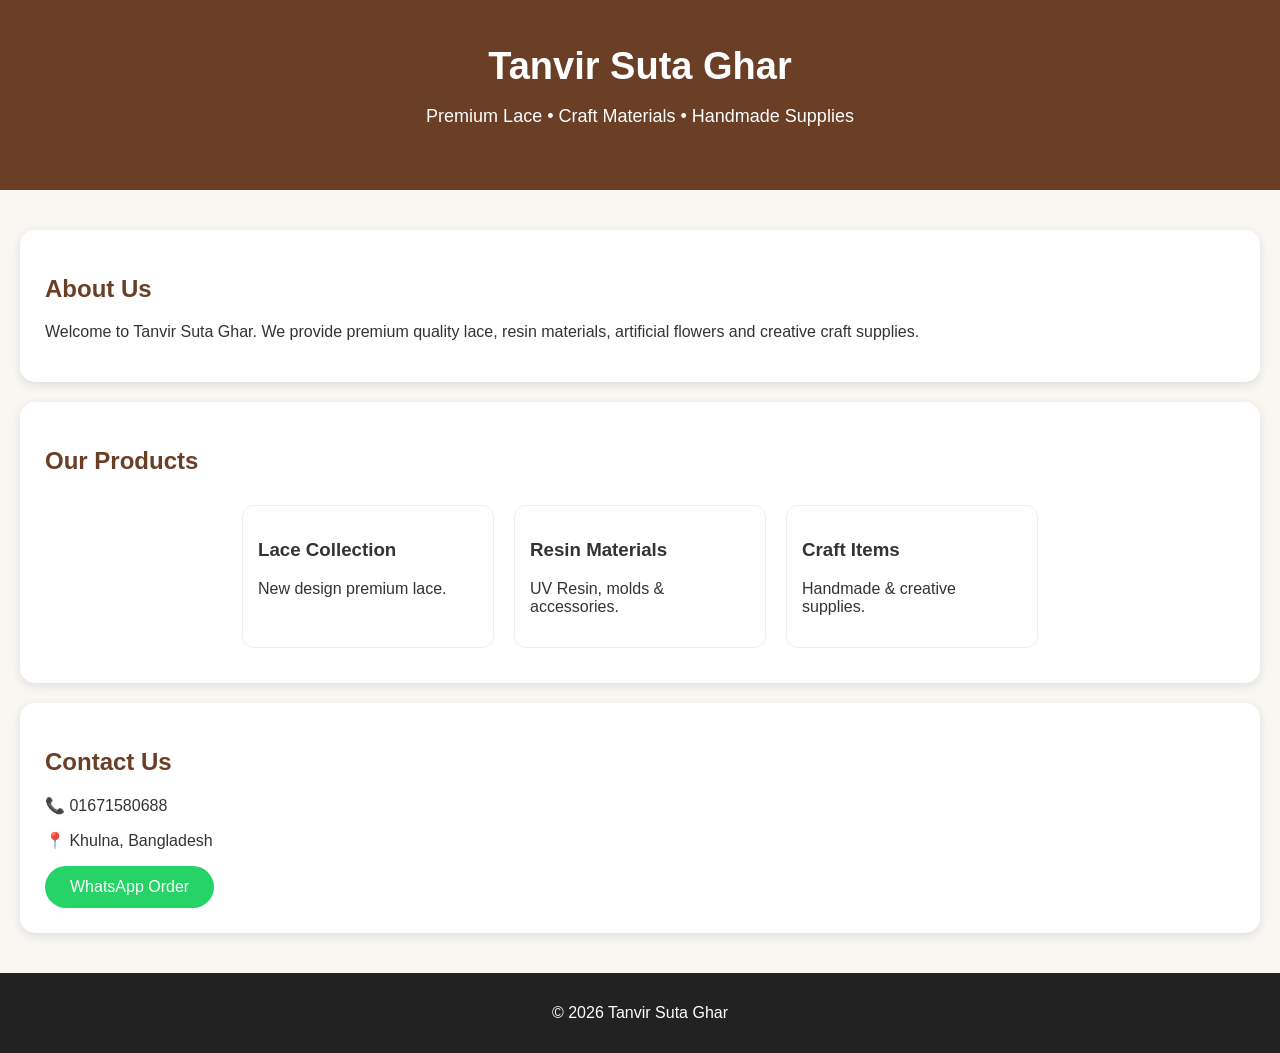
==== index.html @ 6f53ca3f "Update index.html" ====
<!DOCTYPE html>
<html>
<head>
<title>Tanvir Suta Ghar</title>
<meta name="viewport" content="width=device-width, initial-scale=1.0">

<style>
body{
margin:0;
font-family:Arial,sans-serif;
background:#faf7f2;
color:#333;
}

header{
background:#6b3e26;
color:white;
padding:45px 20px;
text-align:center;
}

header h1{
font-size:38px;
margin:0;
}

header p{
font-size:18px;
}

.container{
padding:20px;
}

.box{
background:white;
padding:25px;
margin:20px 0;
border-radius:15px;
box-shadow:0 3px 10px #ddd;
}

h2{
color:#6b3e26;
}

.products{
display:flex;
flex-wrap:wrap;
justify-content:center;
}

.product{
background:#fff;
padding:15px;
margin:10px;
border-radius:12px;
width:220px;
border:1px solid #eee;
}

.button{
display:inline-block;
background:#25D366;
color:white;
padding:12px 25px;
border-radius:30px;
text-decoration:none;
}

footer{
background:#222;
color:white;
padding:15px;
text-align:center;
}

</style>
</head>

<body>

<header>
<h1>Tanvir Suta Ghar</h1>
<p>Premium Lace • Craft Materials • Handmade Supplies</p>
</header>


<div class="container">

<div class="box">
<h2>About Us</h2>
<p>
Welcome to Tanvir Suta Ghar.
We provide premium quality lace,
resin materials, artificial flowers
and creative craft supplies.
</p>
</div>


<div class="box">
<h2>Our Products</h2>

<div class="products">

<div class="product">
<h3>Lace Collection</h3>
<p>New design premium lace.</p>
</div>

<div class="product">
<h3>Resin Materials</h3>
<p>UV Resin, molds & accessories.</p>
</div>

<div class="product">
<h3>Craft Items</h3>
<p>Handmade & creative supplies.</p>
</div>

</div>
</div>


<div class="box">
<h2>Contact Us</h2>

<p>📞 01671580688</p>
<p>📍 Khulna, Bangladesh</p>

<a class="button" href="https://wa.me/8801671580688">
WhatsApp Order
</a>

</div>

</div>


<footer>
<p>© 2026 Tanvir Suta Ghar</p>
</footer>

</body>
</html>
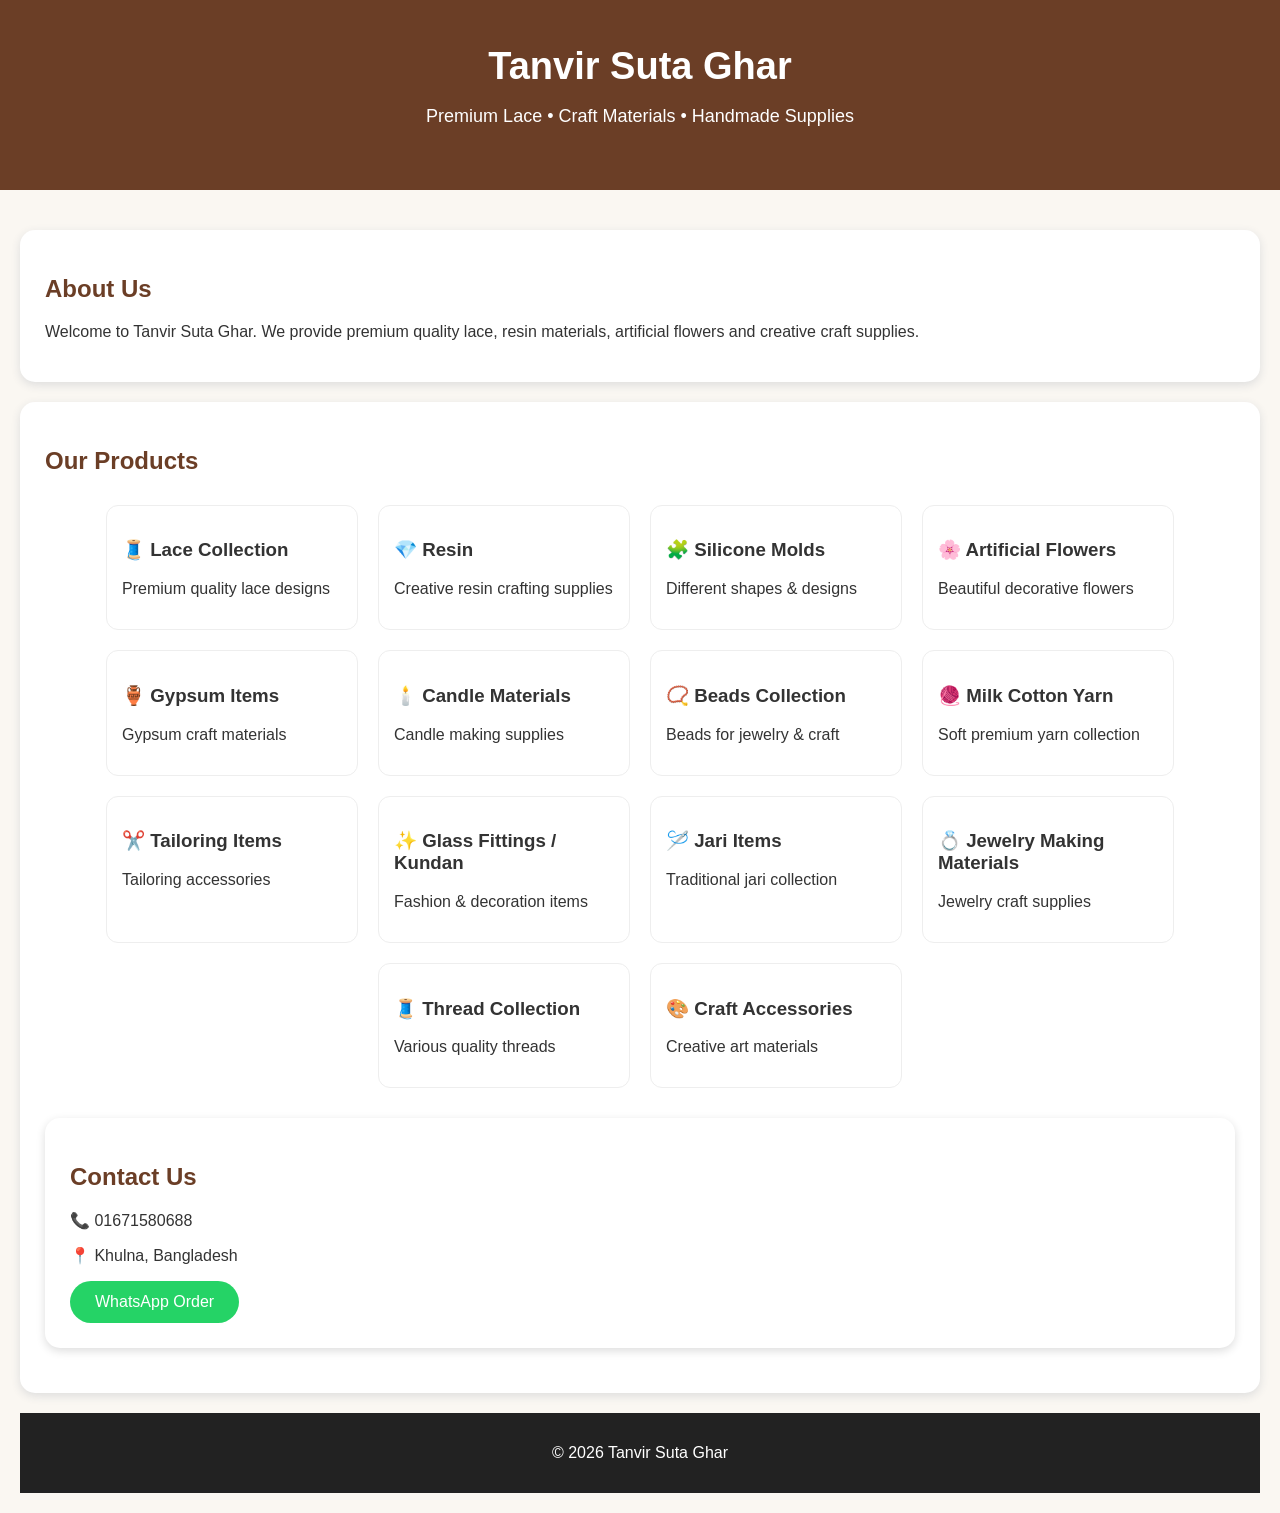
==== commit ba81b36d: "Update index.html" ====
--- a/index.html
+++ b/index.html
@@ -105,21 +105,75 @@
 <div class="products">
 
 <div class="product">
-<h3>Lace Collection</h3>
-<p>New design premium lace.</p>
-</div>
-
-<div class="product">
-<h3>Resin Materials</h3>
-<p>UV Resin, molds & accessories.</p>
-</div>
-
-<div class="product">
-<h3>Craft Items</h3>
-<p>Handmade & creative supplies.</p>
-</div>
-
-</div>
+<h3>🧵 Lace Collection</h3>
+<p>Premium quality lace designs</p>
+</div>
+
+<div class="product">
+<h3>💎 Resin</h3>
+<p>Creative resin crafting supplies</p>
+</div>
+
+<div class="product">
+<h3>🧩 Silicone Molds</h3>
+<p>Different shapes & designs</p>
+</div>
+
+<div class="product">
+<h3>🌸 Artificial Flowers</h3>
+<p>Beautiful decorative flowers</p>
+</div>
+
+<div class="product">
+<h3>🏺 Gypsum Items</h3>
+<p>Gypsum craft materials</p>
+</div>
+
+<div class="product">
+<h3>🕯️ Candle Materials</h3>
+<p>Candle making supplies</p>
+</div>
+
+<div class="product">
+<h3>📿 Beads Collection</h3>
+<p>Beads for jewelry & craft</p>
+</div>
+
+<div class="product">
+<h3>🧶 Milk Cotton Yarn</h3>
+<p>Soft premium yarn collection</p>
+</div>
+
+<div class="product">
+<h3>✂️ Tailoring Items</h3>
+<p>Tailoring accessories</p>
+</div>
+
+<div class="product">
+<h3>✨ Glass Fittings / Kundan</h3>
+<p>Fashion & decoration items</p>
+</div>
+
+<div class="product">
+<h3>🪡 Jari Items</h3>
+<p>Traditional jari collection</p>
+</div>
+
+<div class="product">
+<h3>💍 Jewelry Making Materials</h3>
+<p>Jewelry craft supplies</p>
+</div>
+
+<div class="product">
+<h3>🧵 Thread Collection</h3>
+<p>Various quality threads</p>
+</div>
+
+<div class="product">
+<h3>🎨 Craft Accessories</h3>
+<p>Creative art materials</p>
+</div>
+
 </div>
 
 
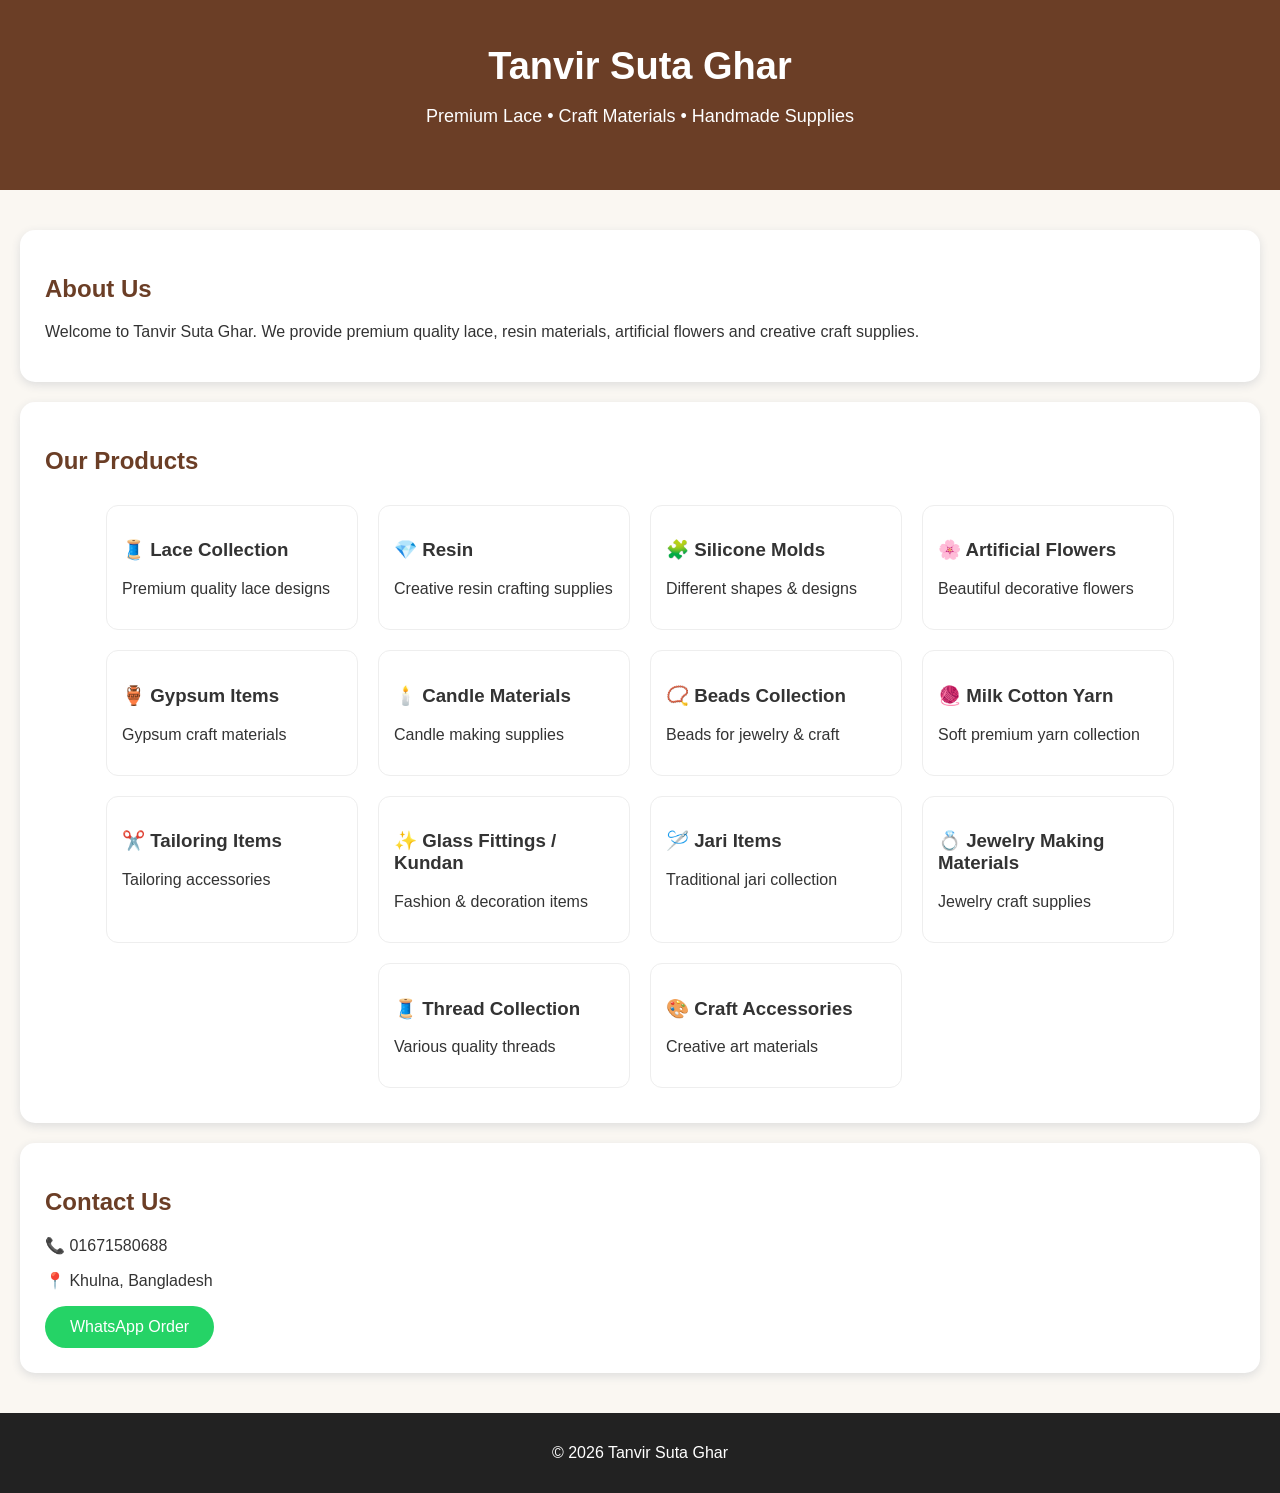
==== commit a7e77add: "Update index.html" ====
--- a/index.html
+++ b/index.html
@@ -176,7 +176,7 @@
 
 </div>
 
-
+</div>
 <div class="box">
 <h2>Contact Us</h2>
 
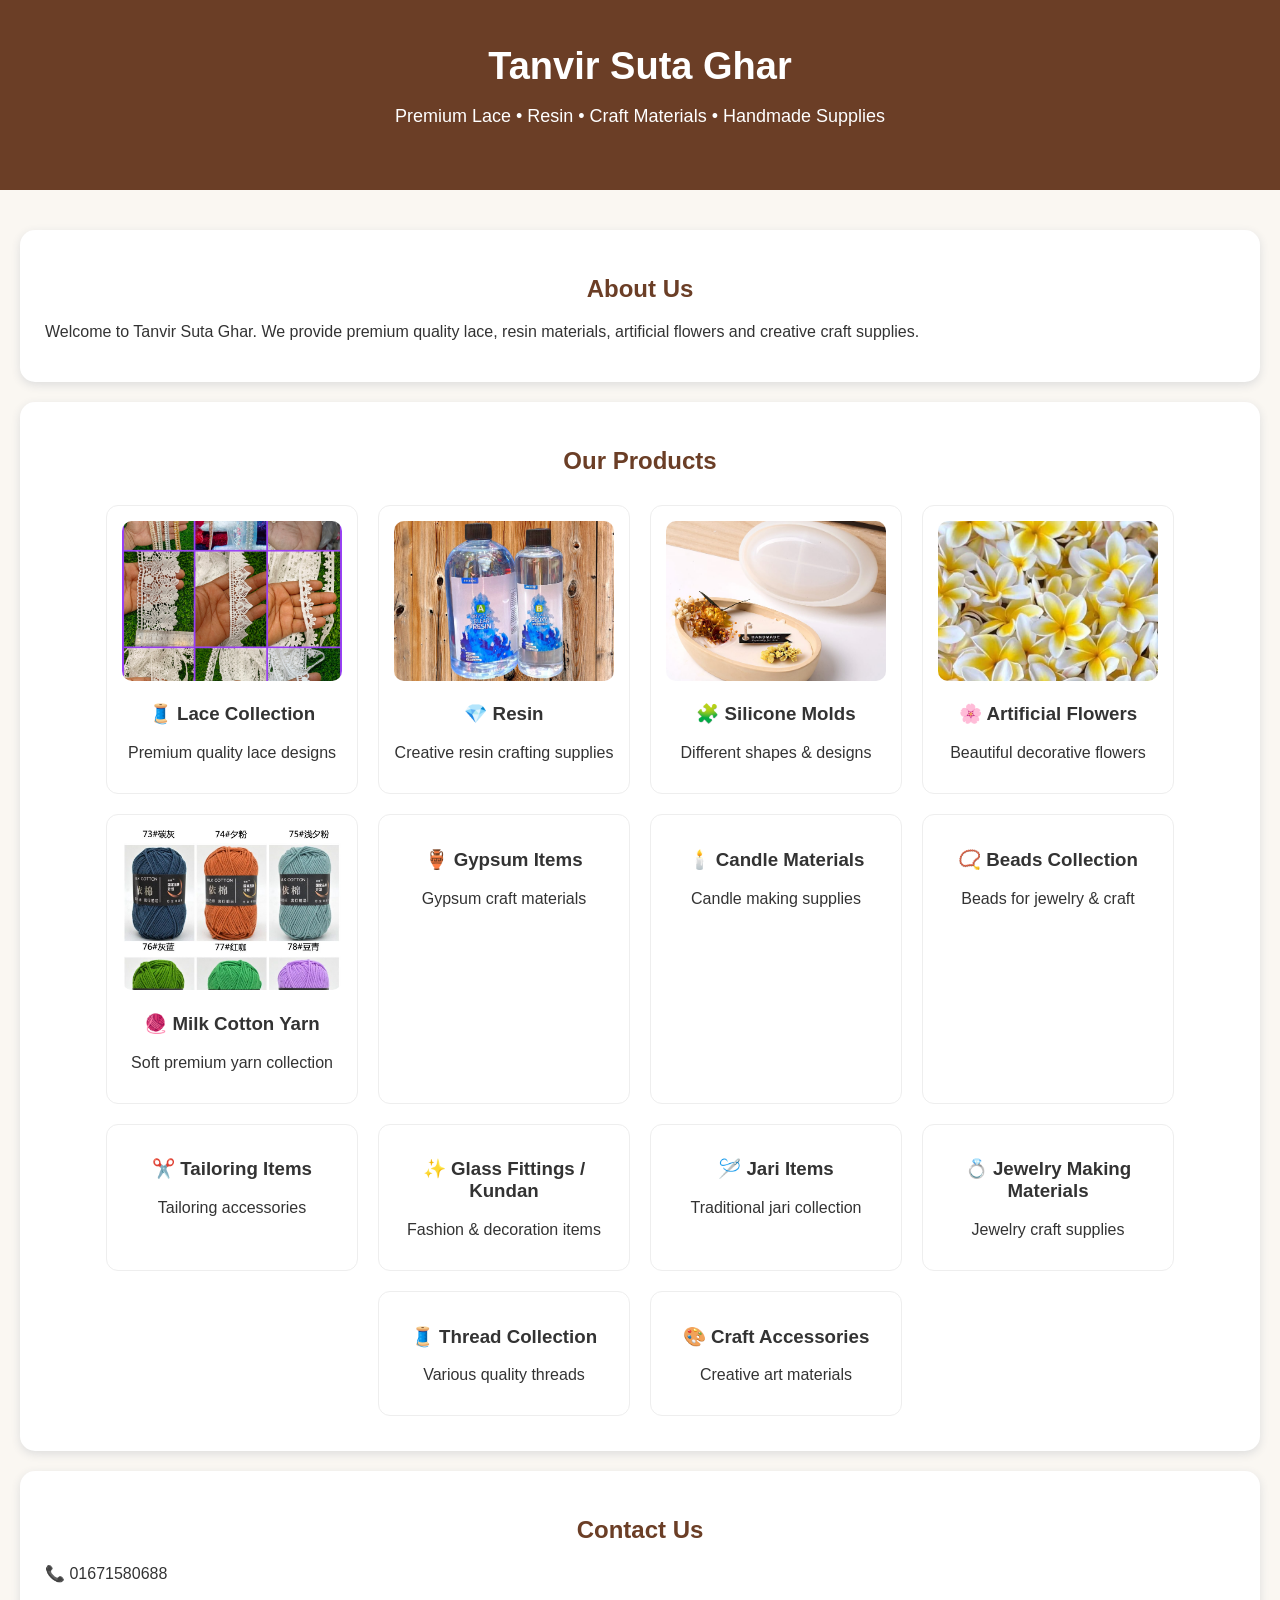
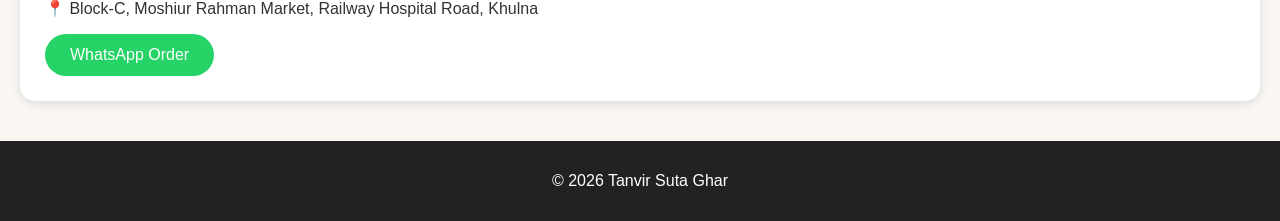
==== commit 97cafe3e: "Update index.html" ====
--- a/index.html
+++ b/index.html
@@ -2,6 +2,7 @@
 <html>
 <head>
 <title>Tanvir Suta Ghar</title>
+
 <meta name="viewport" content="width=device-width, initial-scale=1.0">
 
 <style>
@@ -42,6 +43,7 @@
 
 h2{
 color:#6b3e26;
+text-align:center;
 }
 
 .products{
@@ -57,6 +59,14 @@
 border-radius:12px;
 width:220px;
 border:1px solid #eee;
+text-align:center;
+}
+
+.product img{
+width:100%;
+height:160px;
+object-fit:cover;
+border-radius:10px;
 }
 
 .button{
@@ -82,9 +92,8 @@
 
 <header>
 <h1>Tanvir Suta Ghar</h1>
-<p>Premium Lace • Craft Materials • Handmade Supplies</p>
+<p>Premium Lace • Resin • Craft Materials • Handmade Supplies</p>
 </header>
-
 
 <div class="container">
 
@@ -98,33 +107,43 @@
 </p>
 </div>
 
-
 <div class="box">
+
 <h2>Our Products</h2>
 
 <div class="products">
 
 <div class="product">
+<img src="images/lace.jpg">
 <h3>🧵 Lace Collection</h3>
 <p>Premium quality lace designs</p>
 </div>
 
 <div class="product">
+<img src="images/resin.jpg">
 <h3>💎 Resin</h3>
 <p>Creative resin crafting supplies</p>
 </div>
 
 <div class="product">
+<img src="images/silicon_mold.jpg">
 <h3>🧩 Silicone Molds</h3>
 <p>Different shapes & designs</p>
 </div>
 
 <div class="product">
+<img src="images/flowers.jpg">
 <h3>🌸 Artificial Flowers</h3>
 <p>Beautiful decorative flowers</p>
 </div>
 
 <div class="product">
+<img src="images/milk_cotton.jpg">
+<h3>🧶 Milk Cotton Yarn</h3>
+<p>Soft premium yarn collection</p>
+</div>
+
+  <div class="product">
 <h3>🏺 Gypsum Items</h3>
 <p>Gypsum craft materials</p>
 </div>
@@ -140,11 +159,6 @@
 </div>
 
 <div class="product">
-<h3>🧶 Milk Cotton Yarn</h3>
-<p>Soft premium yarn collection</p>
-</div>
-
-<div class="product">
 <h3>✂️ Tailoring Items</h3>
 <p>Tailoring accessories</p>
 </div>
@@ -175,13 +189,15 @@
 </div>
 
 </div>
-
-</div>
+</div>
+
+
 <div class="box">
+
 <h2>Contact Us</h2>
 
 <p>📞 01671580688</p>
-<p>📍 Khulna, Bangladesh</p>
+<p>📍 Block-C, Moshiur Rahman Market, Railway Hospital Road, Khulna</p>
 
 <a class="button" href="https://wa.me/8801671580688">
 WhatsApp Order
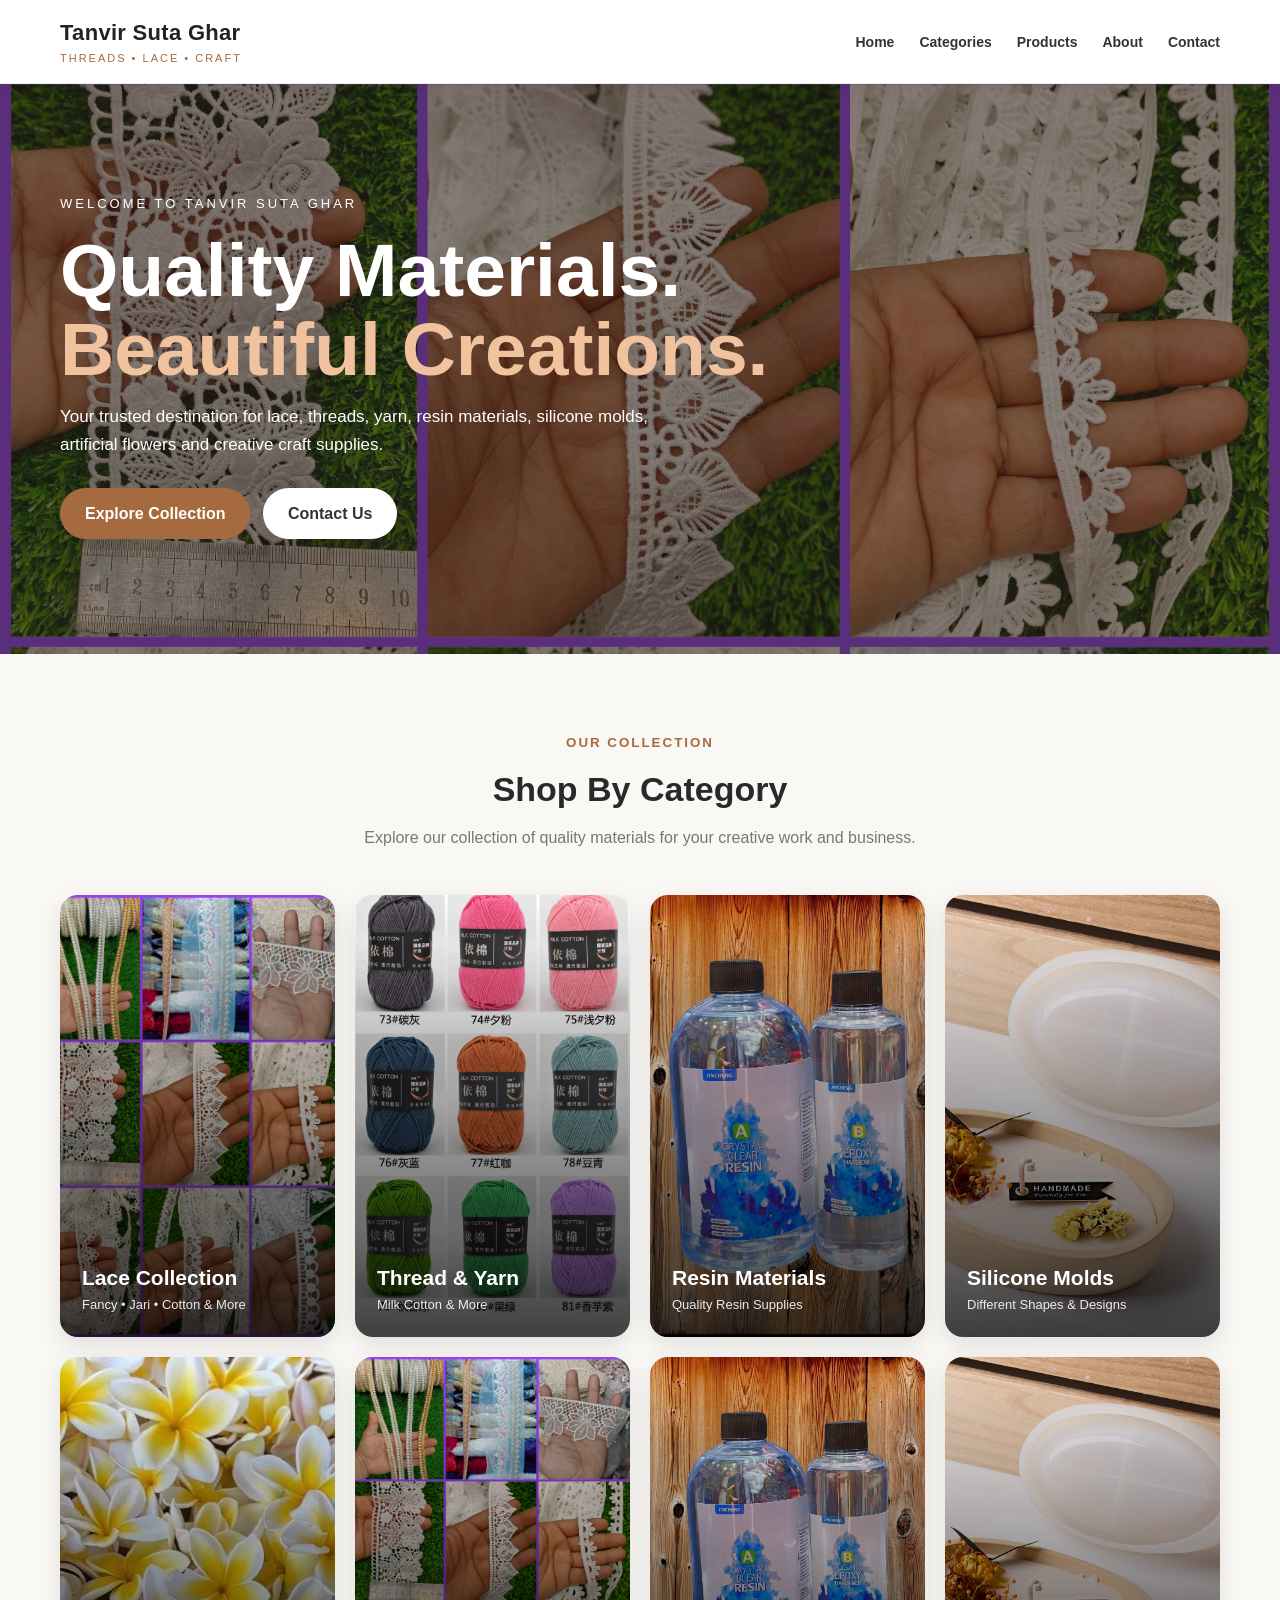
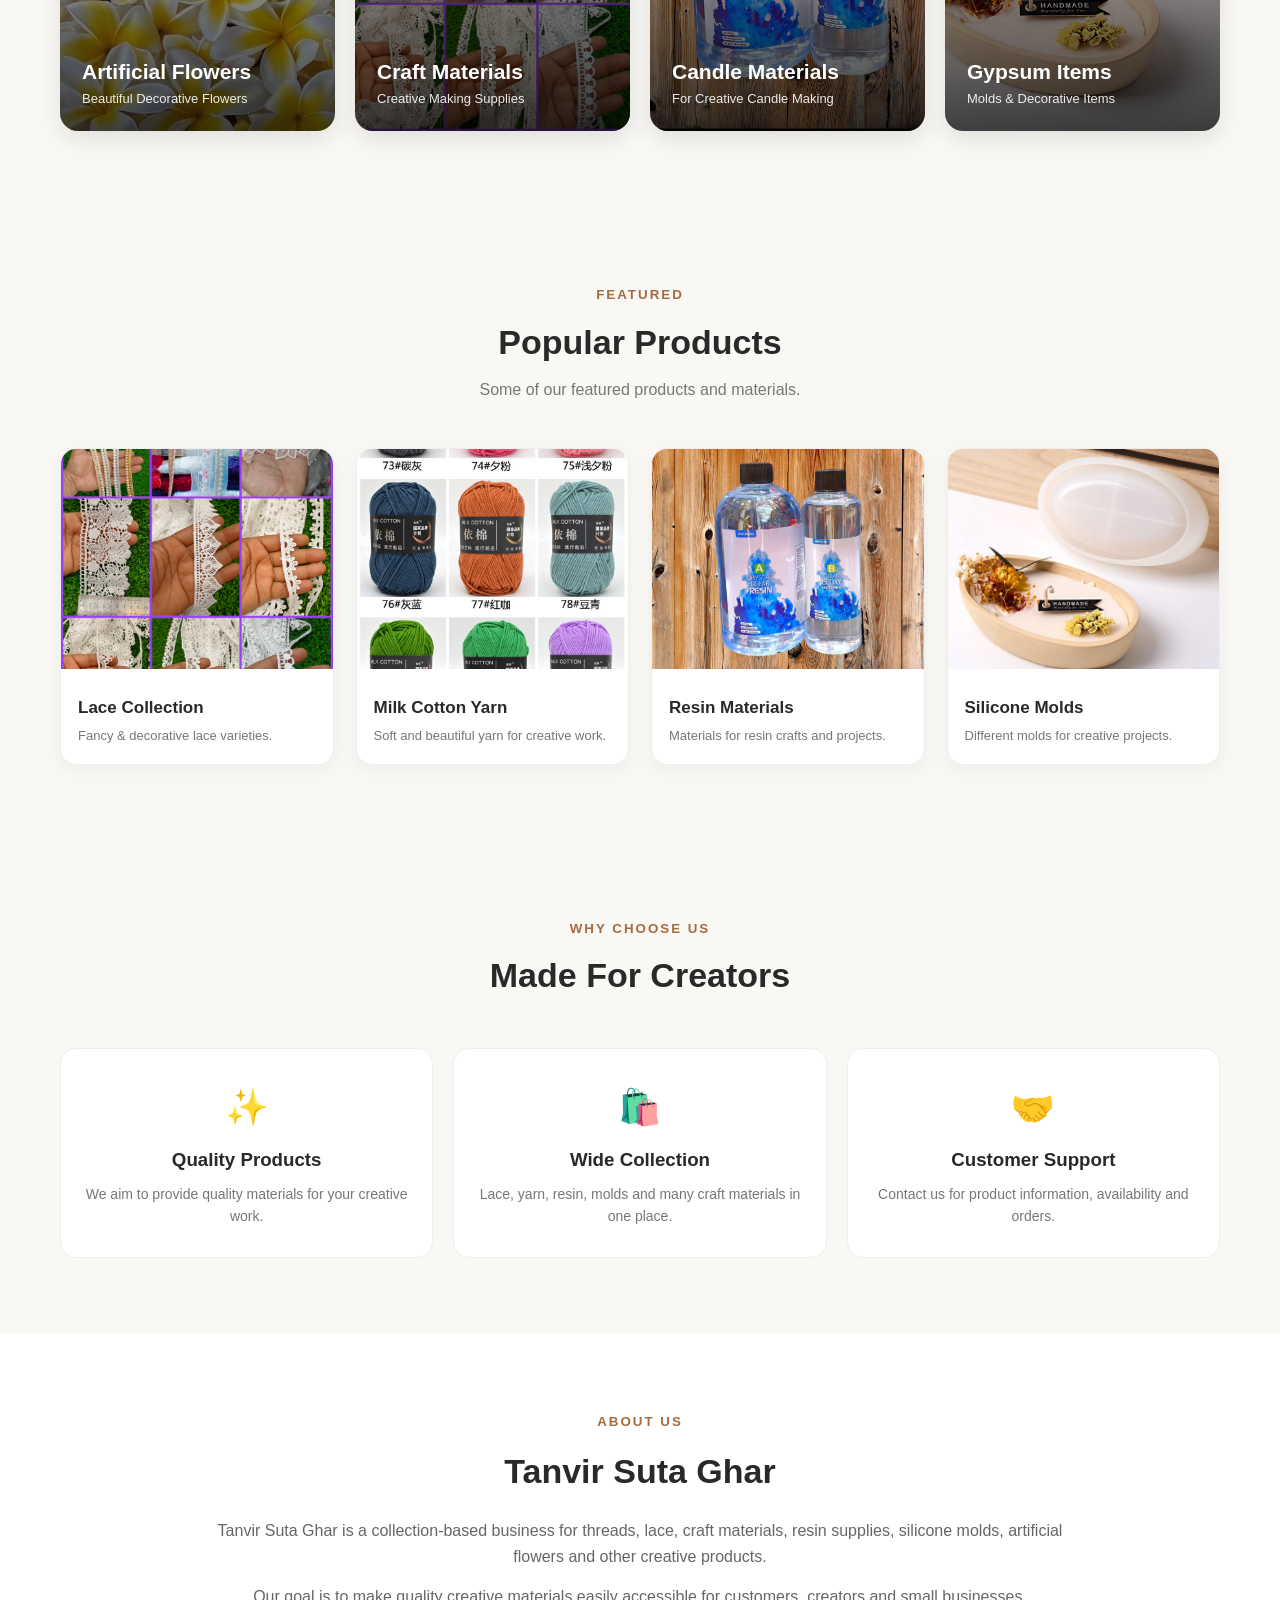
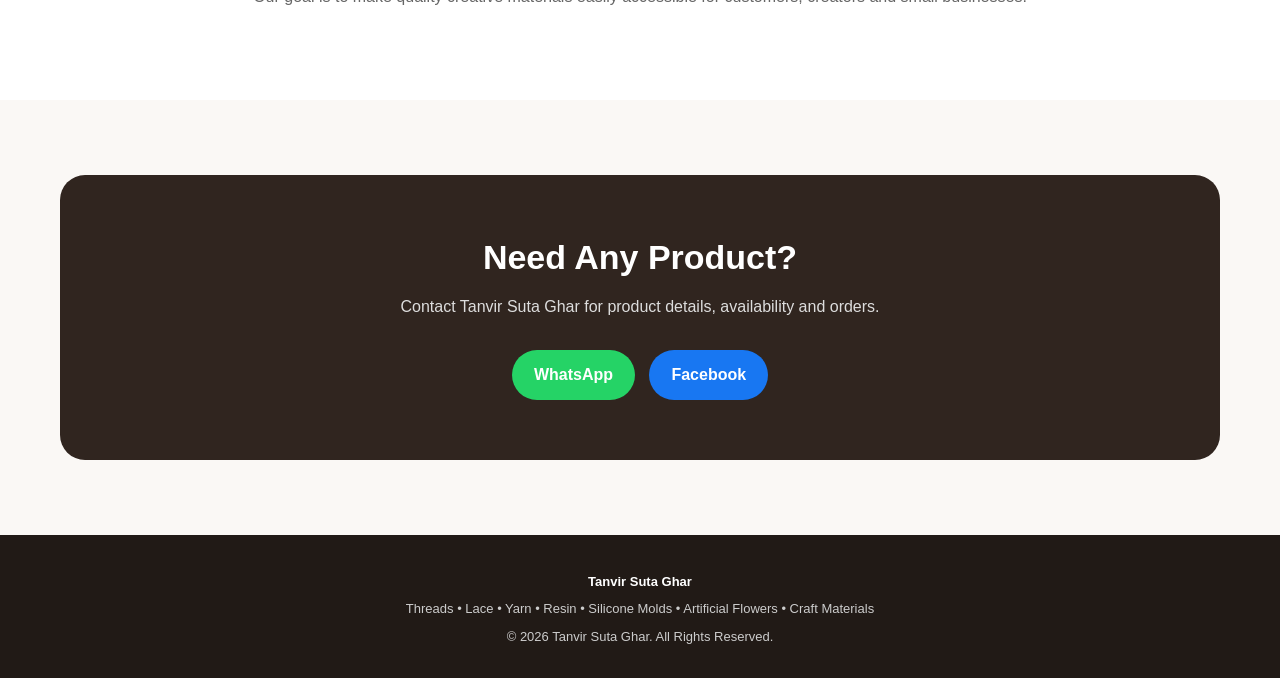
==== commit 81b5c32d: "Update index.html" ====
--- a/index.html
+++ b/index.html
@@ -1,216 +1,814 @@
 <!DOCTYPE html>
-<html>
+<html lang="en">
 <head>
-<title>Tanvir Suta Ghar</title>
-
+<meta charset="UTF-8">
 <meta name="viewport" content="width=device-width, initial-scale=1.0">
 
+<title>Tanvir Suta Ghar | Threads, Lace & Craft Materials</title>
+
+<meta name="description" content="Tanvir Suta Ghar - Lace, Threads, Resin, Silicone Molds, Artificial Flowers and Craft Materials.">
+
 <style>
+*{
+    margin:0;
+    padding:0;
+    box-sizing:border-box;
+}
+
+html{
+    scroll-behavior:smooth;
+}
+
 body{
-margin:0;
-font-family:Arial,sans-serif;
-background:#faf7f2;
-color:#333;
-}
-
+    font-family:Arial, Helvetica, sans-serif;
+    background:#faf8f5;
+    color:#292929;
+    line-height:1.6;
+}
+
+/* HEADER */
 header{
-background:#6b3e26;
-color:white;
-padding:45px 20px;
-text-align:center;
-}
-
-header h1{
-font-size:38px;
-margin:0;
-}
-
-header p{
-font-size:18px;
-}
-
-.container{
-padding:20px;
-}
-
-.box{
-background:white;
-padding:25px;
-margin:20px 0;
-border-radius:15px;
-box-shadow:0 3px 10px #ddd;
-}
-
-h2{
-color:#6b3e26;
-text-align:center;
-}
-
-.products{
-display:flex;
-flex-wrap:wrap;
-justify-content:center;
-}
-
-.product{
-background:#fff;
-padding:15px;
-margin:10px;
-border-radius:12px;
-width:220px;
-border:1px solid #eee;
-text-align:center;
-}
-
-.product img{
-width:100%;
-height:160px;
-object-fit:cover;
-border-radius:10px;
-}
-
-.button{
-display:inline-block;
-background:#25D366;
-color:white;
-padding:12px 25px;
-border-radius:30px;
-text-decoration:none;
-}
-
+    position:sticky;
+    top:0;
+    z-index:1000;
+    background:rgba(255,255,255,.96);
+    border-bottom:1px solid #eee;
+    box-shadow:0 2px 15px rgba(0,0,0,.06);
+}
+
+.navbar{
+    max-width:1200px;
+    margin:auto;
+    padding:15px 20px;
+    display:flex;
+    align-items:center;
+    justify-content:space-between;
+    gap:20px;
+}
+
+.logo{
+    text-decoration:none;
+    color:#222;
+    font-size:22px;
+    font-weight:800;
+    letter-spacing:.3px;
+}
+
+.logo span{
+    display:block;
+    color:#a56b3f;
+    font-size:11px;
+    font-weight:500;
+    letter-spacing:2px;
+}
+
+.nav-links{
+    display:flex;
+    gap:25px;
+    list-style:none;
+}
+
+.nav-links a{
+    text-decoration:none;
+    color:#333;
+    font-size:14px;
+    font-weight:600;
+}
+
+.nav-links a:hover{
+    color:#a56b3f;
+}
+
+/* HERO */
+.hero{
+    min-height:570px;
+    display:flex;
+    align-items:center;
+    background:
+    linear-gradient(rgba(40,30,25,.55),rgba(40,30,25,.55)),
+    url("images/lace.jpg") center/cover no-repeat;
+}
+
+.hero-content{
+    width:100%;
+    max-width:1200px;
+    margin:auto;
+    padding:80px 20px;
+    color:white;
+}
+
+.hero-content small{
+    font-size:13px;
+    letter-spacing:3px;
+    text-transform:uppercase;
+}
+
+.hero h1{
+    font-size:clamp(40px,7vw,75px);
+    line-height:1.05;
+    margin:15px 0;
+}
+
+.hero h1 span{
+    color:#f0c39e;
+}
+
+.hero p{
+    max-width:600px;
+    font-size:17px;
+    margin-bottom:30px;
+}
+
+.btn{
+    display:inline-block;
+    text-decoration:none;
+    padding:13px 25px;
+    border-radius:30px;
+    font-weight:bold;
+    margin-right:8px;
+    margin-bottom:8px;
+    transition:.3s;
+}
+
+.btn-primary{
+    background:#a56b3f;
+    color:white;
+}
+
+.btn-primary:hover{
+    background:#874f29;
+    transform:translateY(-2px);
+}
+
+.btn-light{
+    background:white;
+    color:#333;
+}
+
+.btn-light:hover{
+    background:#f2f2f2;
+}
+
+/* GENERAL */
+.section{
+    max-width:1200px;
+    margin:auto;
+    padding:75px 20px;
+}
+
+.section-title{
+    text-align:center;
+    margin-bottom:45px;
+}
+
+.section-title small{
+    color:#a56b3f;
+    font-weight:bold;
+    letter-spacing:2px;
+    text-transform:uppercase;
+}
+
+.section-title h2{
+    font-size:34px;
+    margin:8px 0;
+}
+
+.section-title p{
+    color:#777;
+    max-width:600px;
+    margin:auto;
+}
+
+/* CATEGORY */
+.category-grid{
+    display:grid;
+    grid-template-columns:repeat(4,1fr);
+    gap:20px;
+}
+
+.category-card{
+    position:relative;
+    min-height:220px;
+    border-radius:18px;
+    overflow:hidden;
+    text-decoration:none;
+    color:white;
+    box-shadow:0 8px 25px rgba(0,0,0,.1);
+}
+
+.category-card img{
+    width:100%;
+    height:100%;
+    min-height:220px;
+    object-fit:cover;
+    transition:.5s;
+}
+
+.category-card:hover img{
+    transform:scale(1.08);
+}
+
+.category-overlay{
+    position:absolute;
+    inset:0;
+    display:flex;
+    flex-direction:column;
+    justify-content:flex-end;
+    padding:22px;
+    background:linear-gradient(transparent,rgba(0,0,0,.75));
+}
+
+.category-overlay h3{
+    font-size:21px;
+}
+
+.category-overlay p{
+    font-size:13px;
+    opacity:.9;
+}
+
+/* PRODUCTS */
+.product-grid{
+    display:grid;
+    grid-template-columns:repeat(4,1fr);
+    gap:22px;
+}
+
+.product-card{
+    background:white;
+    border-radius:16px;
+    overflow:hidden;
+    border:1px solid #eee;
+    box-shadow:0 5px 20px rgba(0,0,0,.05);
+    transition:.3s;
+}
+
+.product-card:hover{
+    transform:translateY(-5px);
+    box-shadow:0 12px 30px rgba(0,0,0,.1);
+}
+
+.product-card img{
+    width:100%;
+    height:220px;
+    object-fit:cover;
+}
+
+.product-info{
+    padding:17px;
+}
+
+.product-info h3{
+    font-size:17px;
+    margin-bottom:5px;
+}
+
+.product-info p{
+    font-size:13px;
+    color:#777;
+}
+
+/* ABOUT */
+.about{
+    background:white;
+}
+
+.about-box{
+    max-width:850px;
+    margin:auto;
+    text-align:center;
+}
+
+.about-box h2{
+    font-size:34px;
+    margin:10px 0 20px;
+}
+
+.about-box p{
+    color:#666;
+    margin-bottom:15px;
+}
+
+/* FEATURES */
+.features{
+    display:grid;
+    grid-template-columns:repeat(3,1fr);
+    gap:20px;
+}
+
+.feature{
+    text-align:center;
+    background:white;
+    padding:30px 20px;
+    border-radius:16px;
+    border:1px solid #eee;
+}
+
+.feature-icon{
+    font-size:35px;
+    margin-bottom:10px;
+}
+
+.feature h3{
+    margin-bottom:8px;
+}
+
+.feature p{
+    color:#777;
+    font-size:14px;
+}
+
+/* CONTACT */
+.contact-box{
+    background:#30251f;
+    color:white;
+    border-radius:25px;
+    padding:55px 25px;
+    text-align:center;
+}
+
+.contact-box h2{
+    font-size:34px;
+    margin-bottom:10px;
+}
+
+.contact-box p{
+    color:#ddd;
+    margin-bottom:25px;
+}
+
+.contact-buttons a{
+    display:inline-block;
+    text-decoration:none;
+    padding:12px 22px;
+    border-radius:30px;
+    margin:5px;
+    font-weight:bold;
+}
+
+.whatsapp{
+    background:#25D366;
+    color:white;
+}
+
+.facebook{
+    background:#1877F2;
+    color:white;
+}
+
+/* FOOTER */
 footer{
-background:#222;
-color:white;
-padding:15px;
-text-align:center;
-}
-
+    background:#211a16;
+    color:#ccc;
+    text-align:center;
+    padding:30px 20px;
+}
+
+footer strong{
+    color:white;
+}
+
+footer p{
+    font-size:13px;
+    margin-top:7px;
+}
+
+/* MOBILE */
+@media(max-width:900px){
+    .category-grid,
+    .product-grid{
+        grid-template-columns:repeat(2,1fr);
+    }
+
+    .features{
+        grid-template-columns:1fr;
+    }
+
+    .nav-links{
+        display:none;
+    }
+}
+
+@media(max-width:600px){
+    .navbar{
+        padding:13px 15px;
+    }
+
+    .logo{
+        font-size:19px;
+    }
+
+    .hero{
+        min-height:520px;
+    }
+
+    .hero-content{
+        padding:60px 20px;
+    }
+
+    .hero h1{
+        font-size:44px;
+    }
+
+    .hero p{
+        font-size:15px;
+    }
+
+    .section{
+        padding:55px 15px;
+    }
+
+    .section-title h2{
+        font-size:28px;
+    }
+
+    .category-grid,
+    .product-grid{
+        grid-template-columns:1fr 1fr;
+        gap:12px;
+    }
+
+    .category-card,
+    .category-card img{
+        min-height:180px;
+    }
+
+    .category-overlay{
+        padding:14px;
+    }
+
+    .category-overlay h3{
+        font-size:16px;
+    }
+
+    .category-overlay p{
+        font-size:11px;
+    }
+
+    .product-card img{
+        height:160px;
+    }
+
+    .product-info{
+        padding:12px;
+    }
+
+    .product-info h3{
+        font-size:14px;
+    }
+
+    .contact-box h2{
+        font-size:27px;
+    }
+}
 </style>
 </head>
 
 <body>
 
+<!-- HEADER -->
 <header>
-<h1>Tanvir Suta Ghar</h1>
-<p>Premium Lace • Resin • Craft Materials • Handmade Supplies</p>
+<nav class="navbar">
+
+<a href="#home" class="logo">
+    Tanvir Suta Ghar
+    <span>THREADS • LACE • CRAFT</span>
+</a>
+
+<ul class="nav-links">
+    <li><a href="#home">Home</a></li>
+    <li><a href="#categories">Categories</a></li>
+    <li><a href="#products">Products</a></li>
+    <li><a href="#about">About</a></li>
+    <li><a href="#contact">Contact</a></li>
+</ul>
+
+</nav>
 </header>
 
-<div class="container">
-
-<div class="box">
-<h2>About Us</h2>
+
+<!-- HERO -->
+<section class="hero" id="home">
+
+<div class="hero-content">
+
+<small>Welcome to Tanvir Suta Ghar</small>
+
+<h1>
+Quality Materials.<br>
+<span>Beautiful Creations.</span>
+</h1>
+
 <p>
-Welcome to Tanvir Suta Ghar.
-We provide premium quality lace,
-resin materials, artificial flowers
+Your trusted destination for lace, threads, yarn,
+resin materials, silicone molds, artificial flowers
 and creative craft supplies.
 </p>
-</div>
-
-<div class="box">
-
-<h2>Our Products</h2>
-
-<div class="products">
-
-<div class="product">
-<img src="images/lace.jpg">
-<h3>🧵 Lace Collection</h3>
-<p>Premium quality lace designs</p>
-</div>
-
-<div class="product">
-<img src="images/resin.jpg">
-<h3>💎 Resin</h3>
-<p>Creative resin crafting supplies</p>
-</div>
-
-<div class="product">
-<img src="images/silicon_mold.jpg">
-<h3>🧩 Silicone Molds</h3>
-<p>Different shapes & designs</p>
-</div>
-
-<div class="product">
-<img src="images/flowers.jpg">
-<h3>🌸 Artificial Flowers</h3>
-<p>Beautiful decorative flowers</p>
-</div>
-
-<div class="product">
-<img src="images/milk_cotton.jpg">
-<h3>🧶 Milk Cotton Yarn</h3>
-<p>Soft premium yarn collection</p>
-</div>
-
-  <div class="product">
-<h3>🏺 Gypsum Items</h3>
-<p>Gypsum craft materials</p>
-</div>
-
-<div class="product">
-<h3>🕯️ Candle Materials</h3>
-<p>Candle making supplies</p>
-</div>
-
-<div class="product">
-<h3>📿 Beads Collection</h3>
-<p>Beads for jewelry & craft</p>
-</div>
-
-<div class="product">
-<h3>✂️ Tailoring Items</h3>
-<p>Tailoring accessories</p>
-</div>
-
-<div class="product">
-<h3>✨ Glass Fittings / Kundan</h3>
-<p>Fashion & decoration items</p>
-</div>
-
-<div class="product">
-<h3>🪡 Jari Items</h3>
-<p>Traditional jari collection</p>
-</div>
-
-<div class="product">
-<h3>💍 Jewelry Making Materials</h3>
-<p>Jewelry craft supplies</p>
-</div>
-
-<div class="product">
-<h3>🧵 Thread Collection</h3>
-<p>Various quality threads</p>
-</div>
-
-<div class="product">
-<h3>🎨 Craft Accessories</h3>
-<p>Creative art materials</p>
-</div>
-
-</div>
-</div>
-
-
-<div class="box">
-
-<h2>Contact Us</h2>
-
-<p>📞 01671580688</p>
-<p>📍 Block-C, Moshiur Rahman Market, Railway Hospital Road, Khulna</p>
-
-<a class="button" href="https://wa.me/8801671580688">
-WhatsApp Order
-</a>
-
-</div>
-
-</div>
-
-
+
+<a href="#categories" class="btn btn-primary">
+    Explore Collection
+</a>
+
+<a href="#contact" class="btn btn-light">
+    Contact Us
+</a>
+
+</div>
+</section>
+
+
+<!-- CATEGORIES -->
+<section class="section" id="categories">
+
+<div class="section-title">
+    <small>Our Collection</small>
+    <h2>Shop By Category</h2>
+    <p>
+        Explore our collection of quality materials
+        for your creative work and business.
+    </p>
+</div>
+
+
+<div class="category-grid">
+
+<a href="#products" class="category-card">
+    <img src="images/lace.jpg" alt="Lace">
+    <div class="category-overlay">
+        <h3>Lace Collection</h3>
+        <p>Fancy • Jari • Cotton & More</p>
+    </div>
+</a>
+
+
+<a href="#products" class="category-card">
+    <img src="images/milk_cotton.jpg" alt="Thread and Yarn">
+    <div class="category-overlay">
+        <h3>Thread & Yarn</h3>
+        <p>Milk Cotton & More</p>
+    </div>
+</a>
+
+
+<a href="#products" class="category-card">
+    <img src="images/resin.jpg" alt="Resin Materials">
+    <div class="category-overlay">
+        <h3>Resin Materials</h3>
+        <p>Quality Resin Supplies</p>
+    </div>
+</a>
+
+
+<a href="#products" class="category-card">
+    <img src="images/silicon_mold.jpg" alt="Silicone Molds">
+    <div class="category-overlay">
+        <h3>Silicone Molds</h3>
+        <p>Different Shapes & Designs</p>
+    </div>
+</a>
+
+
+<a href="#products" class="category-card">
+    <img src="images/flowers.jpg" alt="Artificial Flowers">
+    <div class="category-overlay">
+        <h3>Artificial Flowers</h3>
+        <p>Beautiful Decorative Flowers</p>
+    </div>
+</a>
+
+
+<a href="#products" class="category-card">
+    <img src="images/lace.jpg" alt="Craft Materials">
+    <div class="category-overlay">
+        <h3>Craft Materials</h3>
+        <p>Creative Making Supplies</p>
+    </div>
+</a>
+
+
+<a href="#products" class="category-card">
+    <img src="images/resin.jpg" alt="Candle Materials">
+    <div class="category-overlay">
+        <h3>Candle Materials</h3>
+        <p>For Creative Candle Making</p>
+    </div>
+</a>
+
+
+<a href="#products" class="category-card">
+    <img src="images/silicon_mold.jpg" alt="Gypsum">
+    <div class="category-overlay">
+        <h3>Gypsum Items</h3>
+        <p>Molds & Decorative Items</p>
+    </div>
+</a>
+
+</div>
+</section>
+
+
+<!-- FEATURED PRODUCTS -->
+<section class="section" id="products">
+
+<div class="section-title">
+    <small>Featured</small>
+    <h2>Popular Products</h2>
+    <p>
+        Some of our featured products and materials.
+    </p>
+</div>
+
+
+<div class="product-grid">
+
+<div class="product-card">
+    <img src="images/lace.jpg" alt="Lace Collection">
+    <div class="product-info">
+        <h3>Lace Collection</h3>
+        <p>Fancy & decorative lace varieties.</p>
+    </div>
+</div>
+
+
+<div class="product-card">
+    <img src="images/milk_cotton.jpg" alt="Milk Cotton Yarn">
+    <div class="product-info">
+        <h3>Milk Cotton Yarn</h3>
+        <p>Soft and beautiful yarn for creative work.</p>
+    </div>
+</div>
+
+
+<div class="product-card">
+    <img src="images/resin.jpg" alt="Resin Materials">
+    <div class="product-info">
+        <h3>Resin Materials</h3>
+        <p>Materials for resin crafts and projects.</p>
+    </div>
+</div>
+
+
+<div class="product-card">
+    <img src="images/silicon_mold.jpg" alt="Silicone Mold">
+    <div class="product-info">
+        <h3>Silicone Molds</h3>
+        <p>Different molds for creative projects.</p>
+    </div>
+</div>
+
+</div>
+</section>
+
+
+<!-- WHY US -->
+<section class="section">
+
+<div class="section-title">
+    <small>Why Choose Us</small>
+    <h2>Made For Creators</h2>
+</div>
+
+
+<div class="features">
+
+<div class="feature">
+    <div class="feature-icon">✨</div>
+    <h3>Quality Products</h3>
+    <p>
+        We aim to provide quality materials
+        for your creative work.
+    </p>
+</div>
+
+
+<div class="feature">
+    <div class="feature-icon">🛍️</div>
+    <h3>Wide Collection</h3>
+    <p>
+        Lace, yarn, resin, molds and
+        many craft materials in one place.
+    </p>
+</div>
+
+
+<div class="feature">
+    <div class="feature-icon">🤝</div>
+    <h3>Customer Support</h3>
+    <p>
+        Contact us for product information,
+        availability and orders.
+    </p>
+</div>
+
+</div>
+</section>
+
+
+<!-- ABOUT -->
+<section class="about" id="about">
+
+<div class="section">
+
+<div class="about-box">
+
+<small style="color:#a56b3f;font-weight:bold;letter-spacing:2px;">
+    ABOUT US
+</small>
+
+<h2>Tanvir Suta Ghar</h2>
+
+<p>
+Tanvir Suta Ghar is a collection-based business
+for threads, lace, craft materials, resin supplies,
+silicone molds, artificial flowers and other
+creative products.
+</p>
+
+<p>
+Our goal is to make quality creative materials
+easily accessible for customers, creators and
+small businesses.
+</p>
+
+</div>
+
+</div>
+</section>
+
+
+<!-- CONTACT -->
+<section class="section" id="contact">
+
+<div class="contact-box">
+
+<h2>Need Any Product?</h2>
+
+<p>
+Contact Tanvir Suta Ghar for product details,
+availability and orders.
+</p>
+
+<div class="contact-buttons">
+
+<!-- নিজের WhatsApp number বসাবে -->
+<a class="whatsapp"
+href="https://wa.me/8801XXXXXXXXX"
+target="_blank">
+    WhatsApp
+</a>
+
+<!-- নিজের Facebook page link বসাবে -->
+<a class="facebook"
+href="https://www.facebook.com/"
+target="_blank">
+    Facebook
+</a>
+
+</div>
+
+</div>
+</section>
+
+
+<!-- FOOTER -->
 <footer>
-<p>© 2026 Tanvir Suta Ghar</p>
+
+<p>
+<strong>Tanvir Suta Ghar</strong>
+</p>
+
+<p>
+Threads • Lace • Yarn • Resin • Silicone Molds •
+Artificial Flowers • Craft Materials
+</p>
+
+<p>
+© 2026 Tanvir Suta Ghar. All Rights Reserved.
+</p>
+
 </footer>
+
+
+<script>
+/* Smooth navigation */
+document.querySelectorAll('a[href^="#"]').forEach(function(link){
+
+    link.addEventListener("click",function(e){
+
+        const target = document.querySelector(this.getAttribute("href"));
+
+        if(target){
+            e.preventDefault();
+
+            target.scrollIntoView({
+                behavior:"smooth"
+            });
+        }
+
+    });
+
+});
+</script>
 
 </body>
 </html>
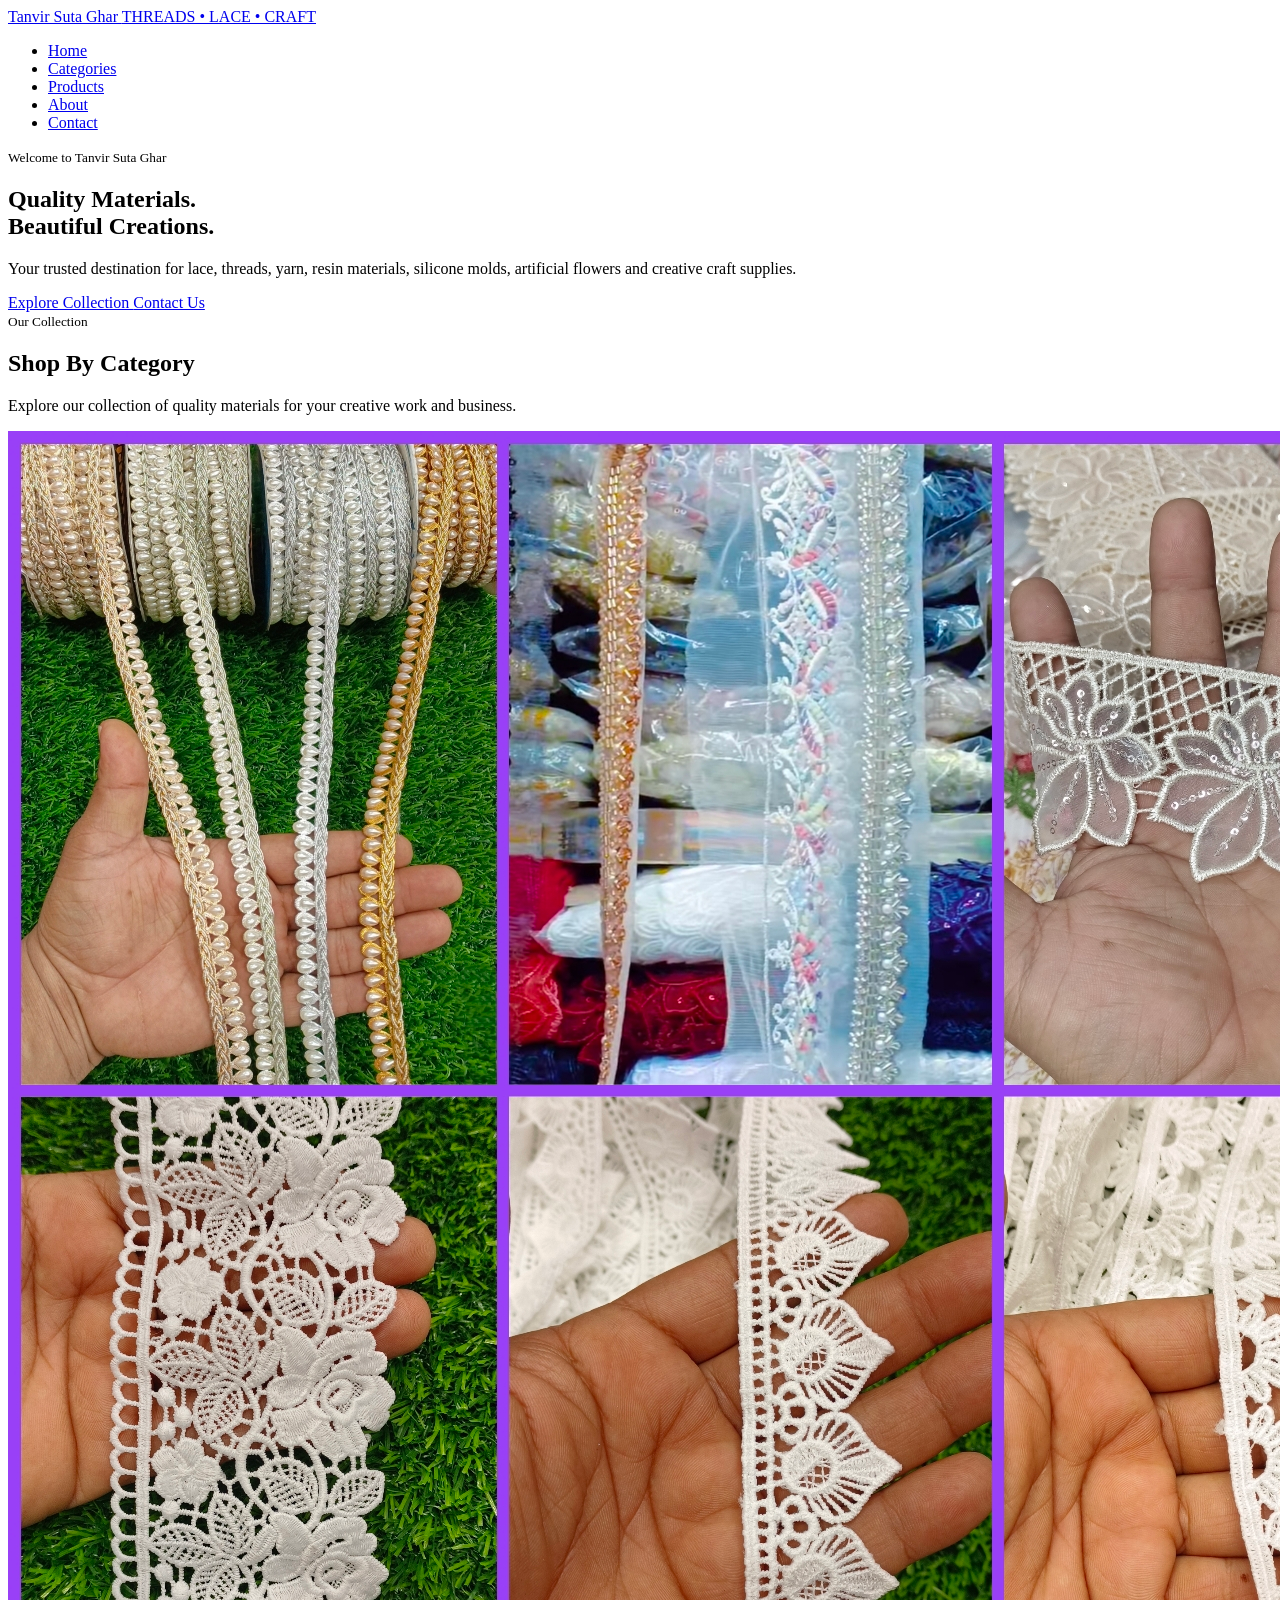
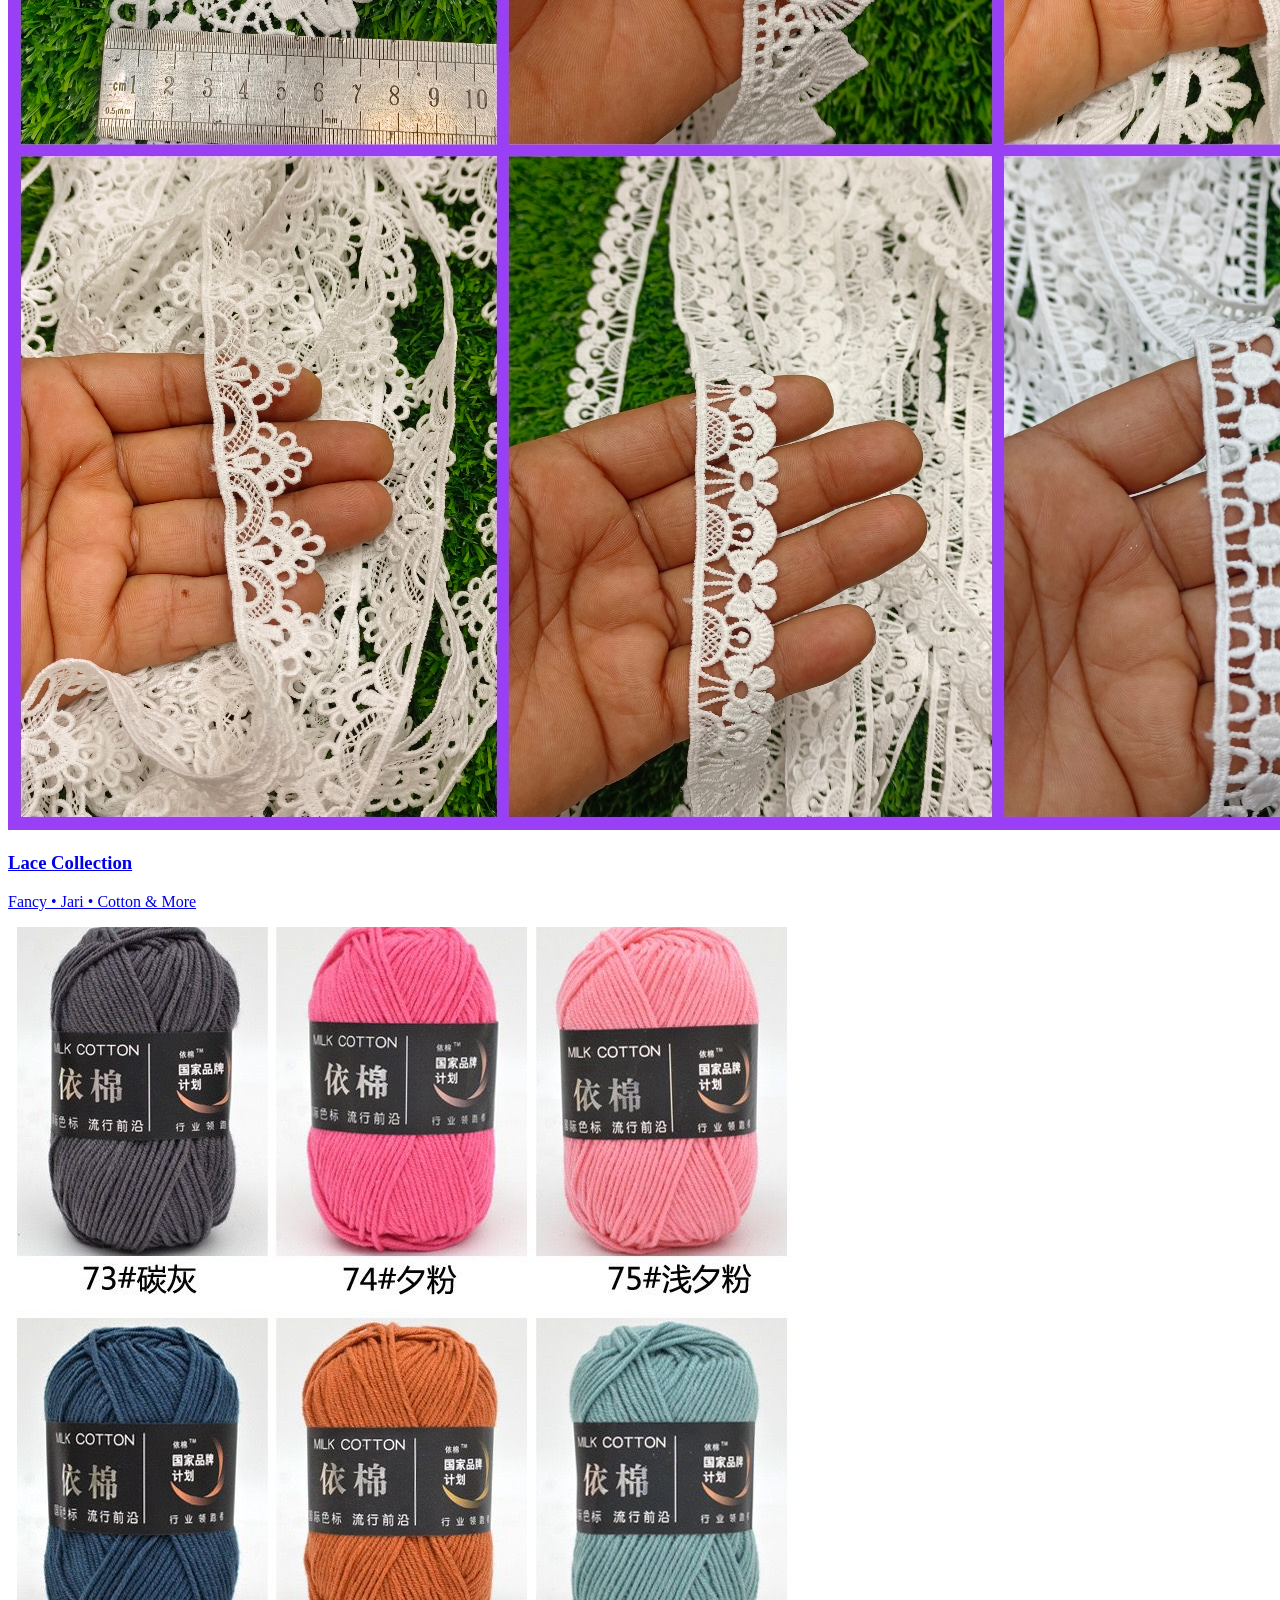
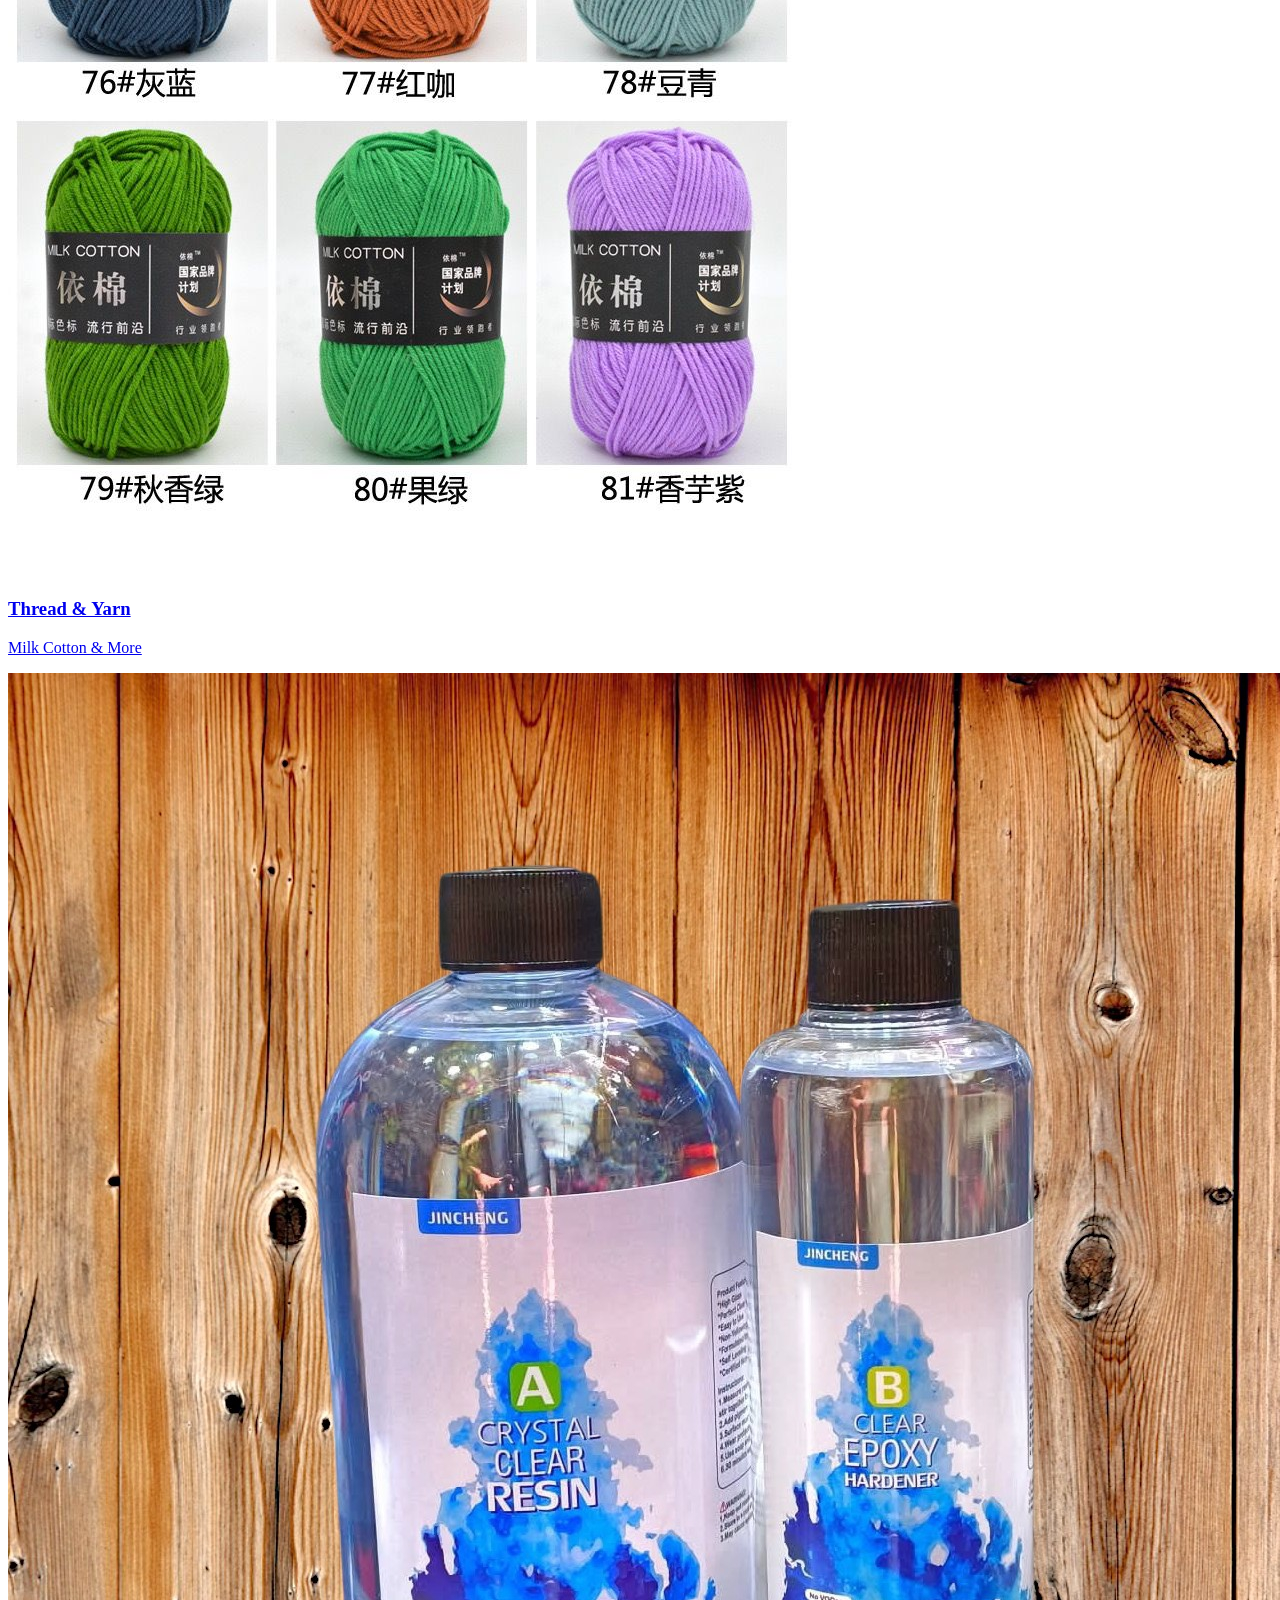
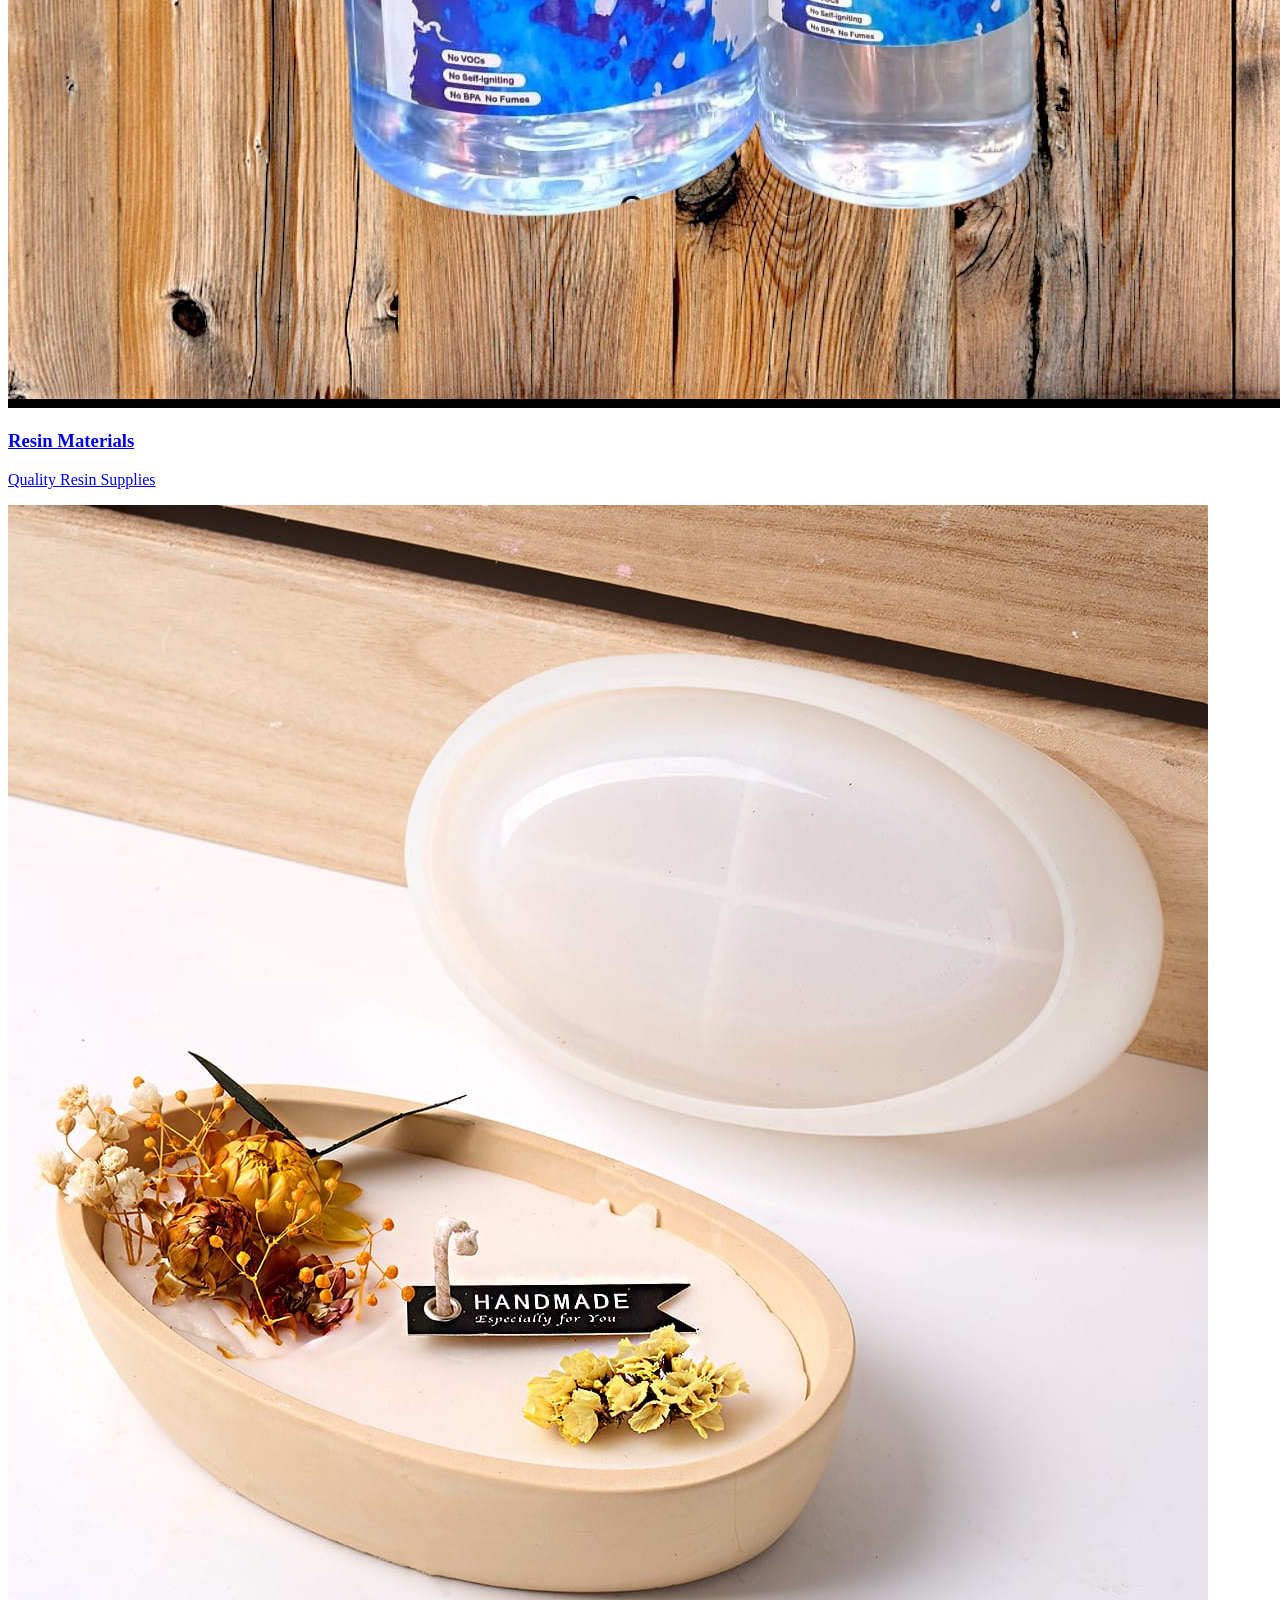
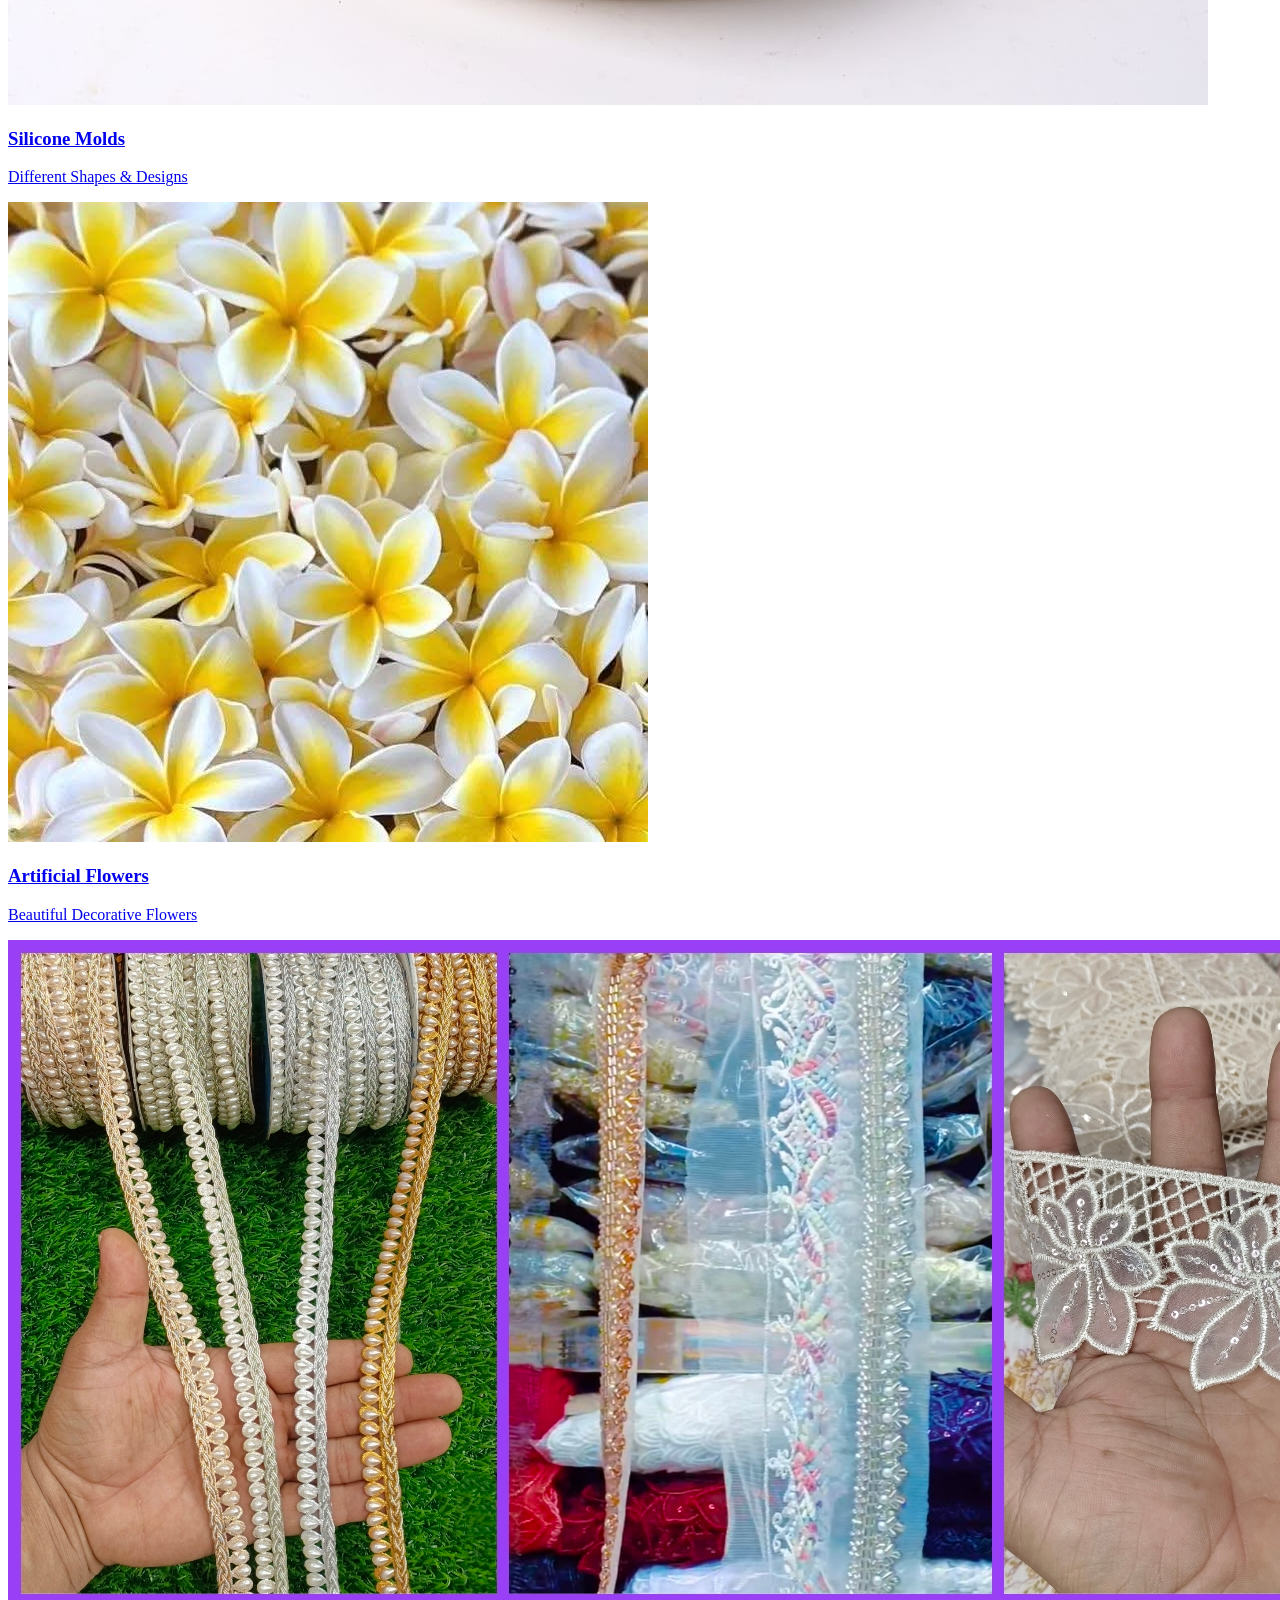
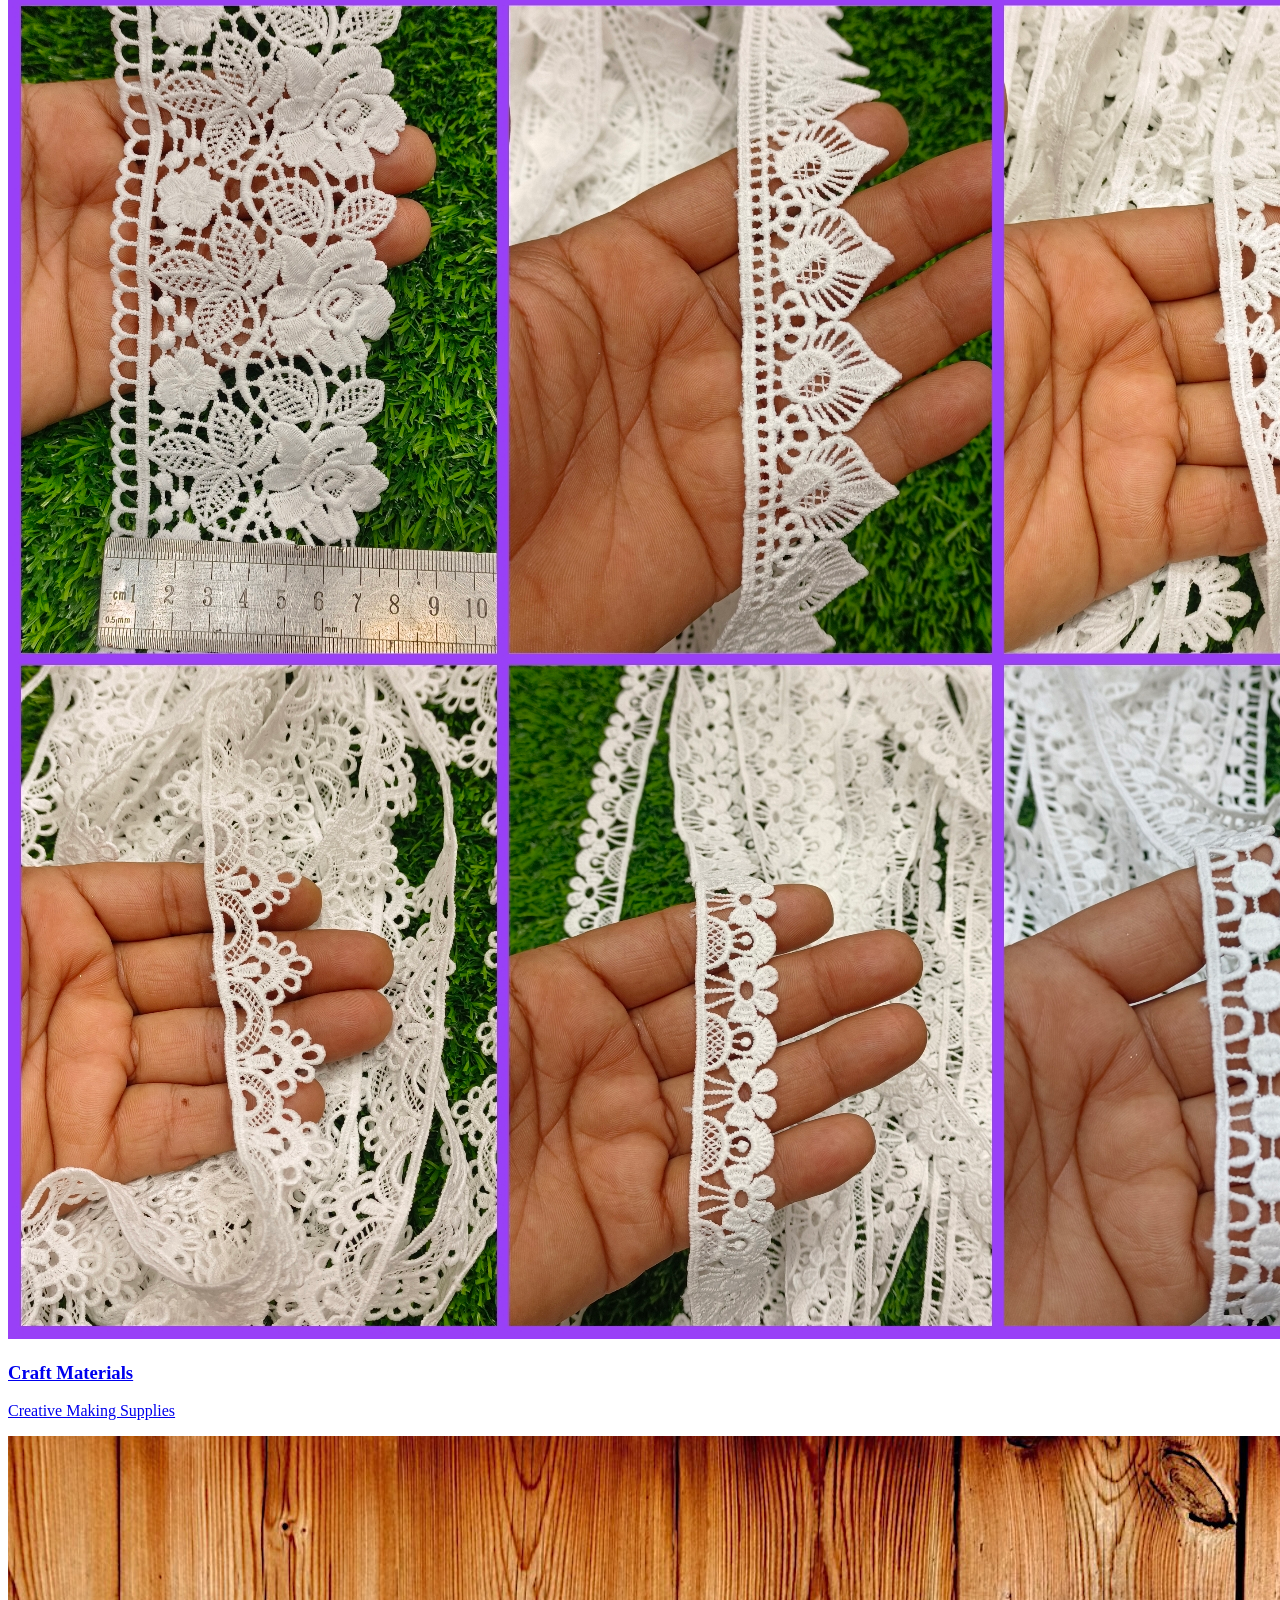
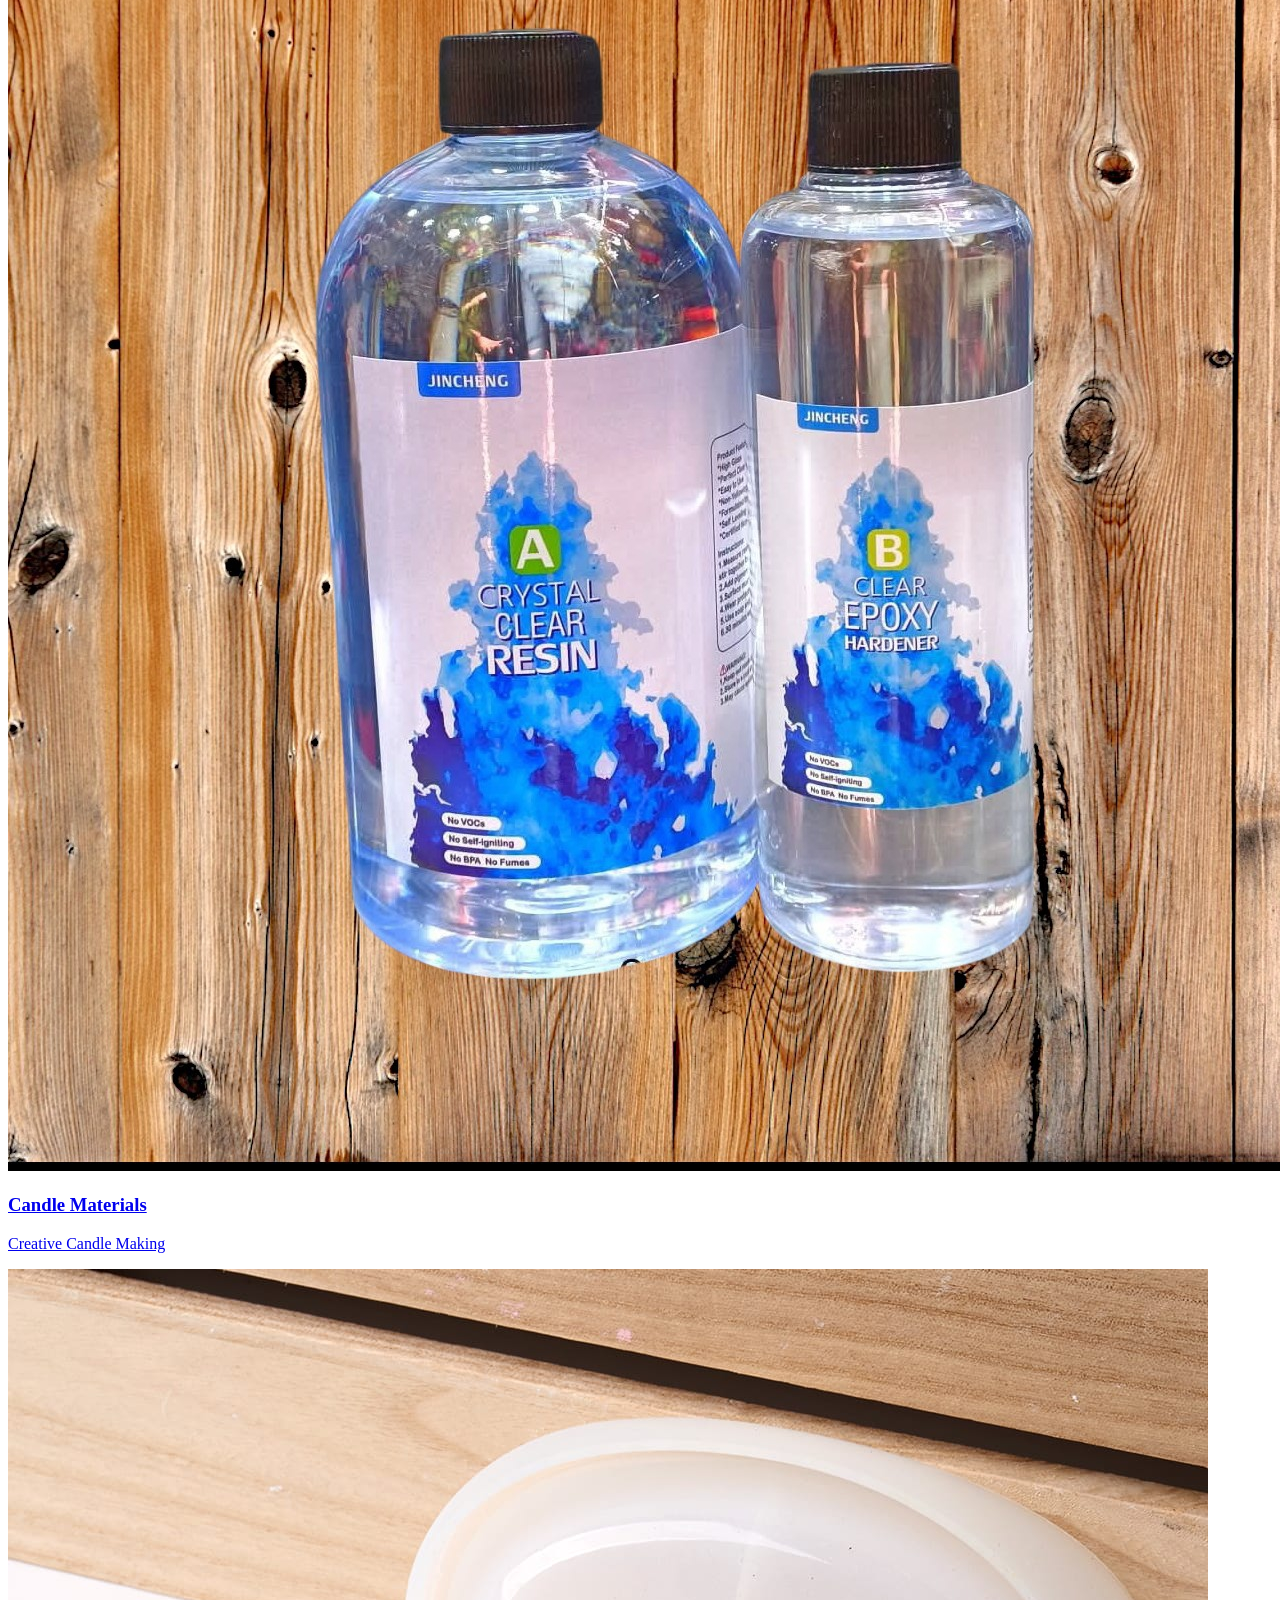
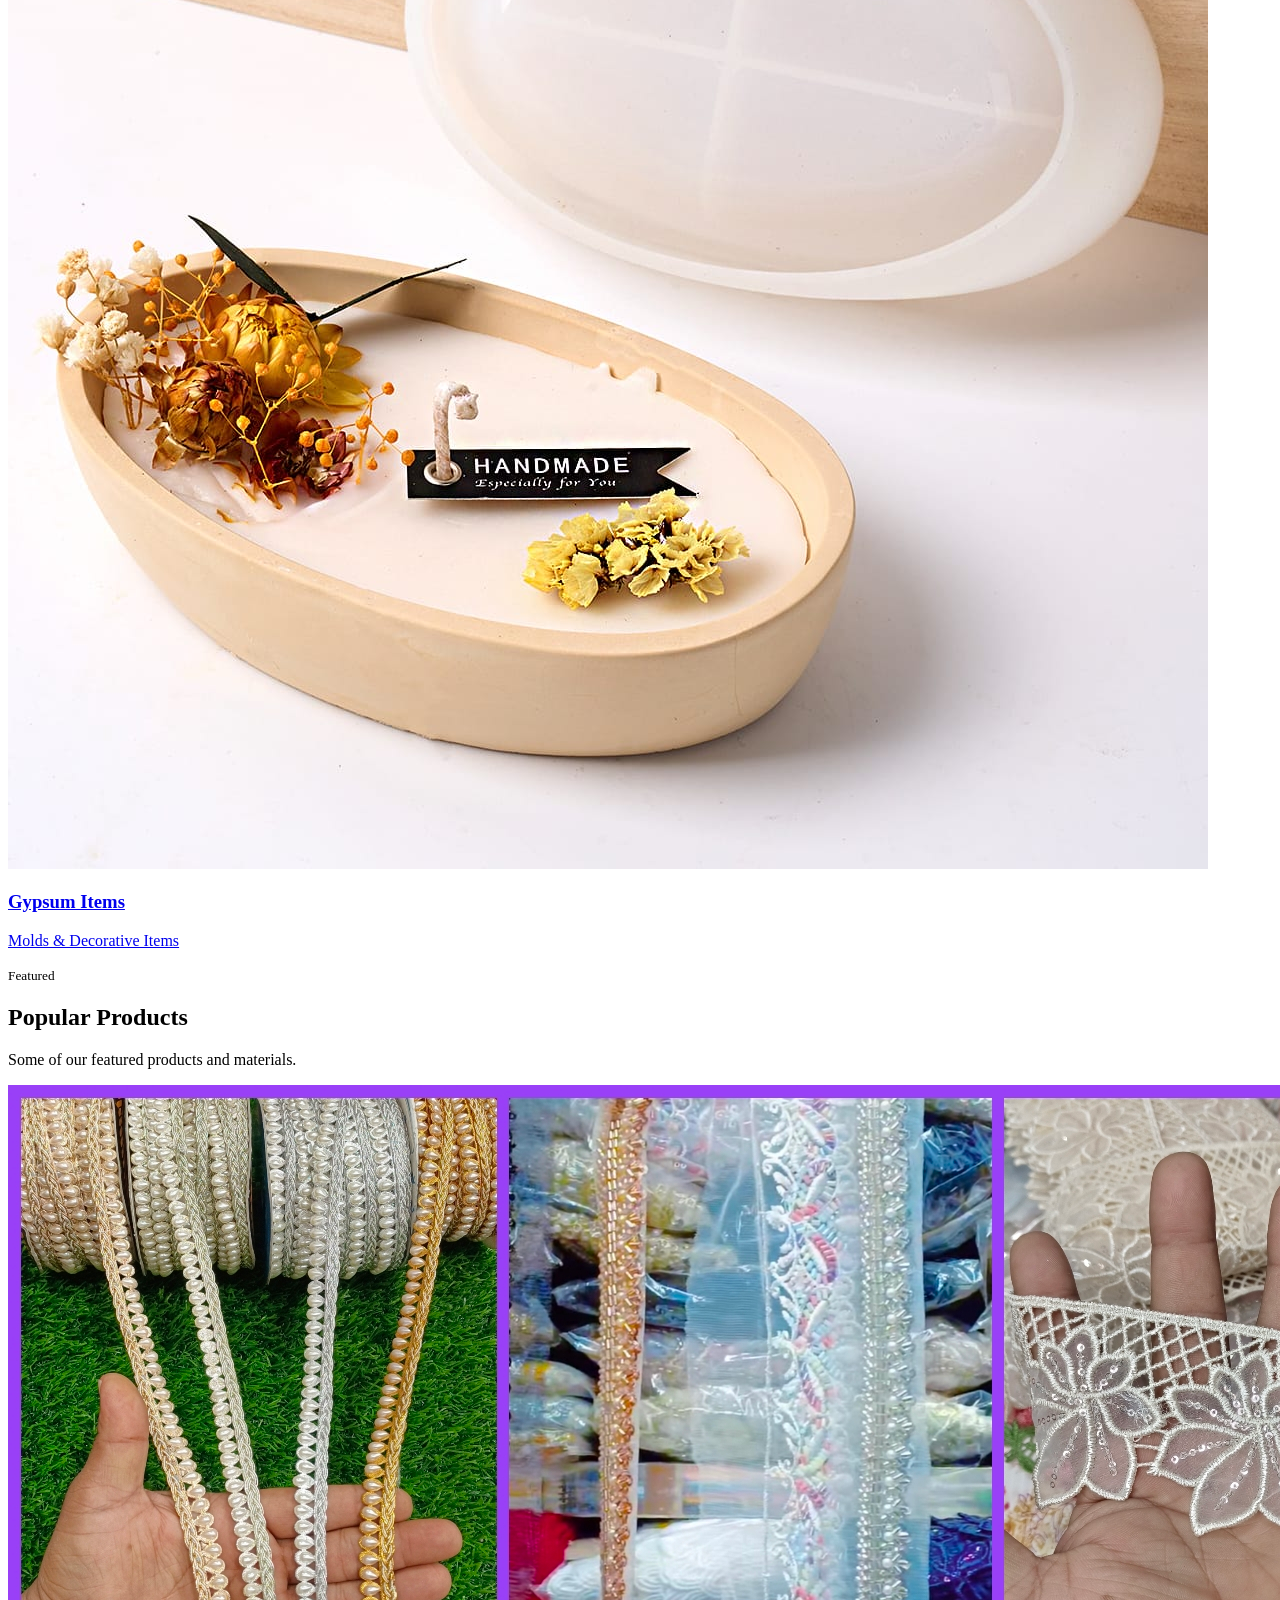
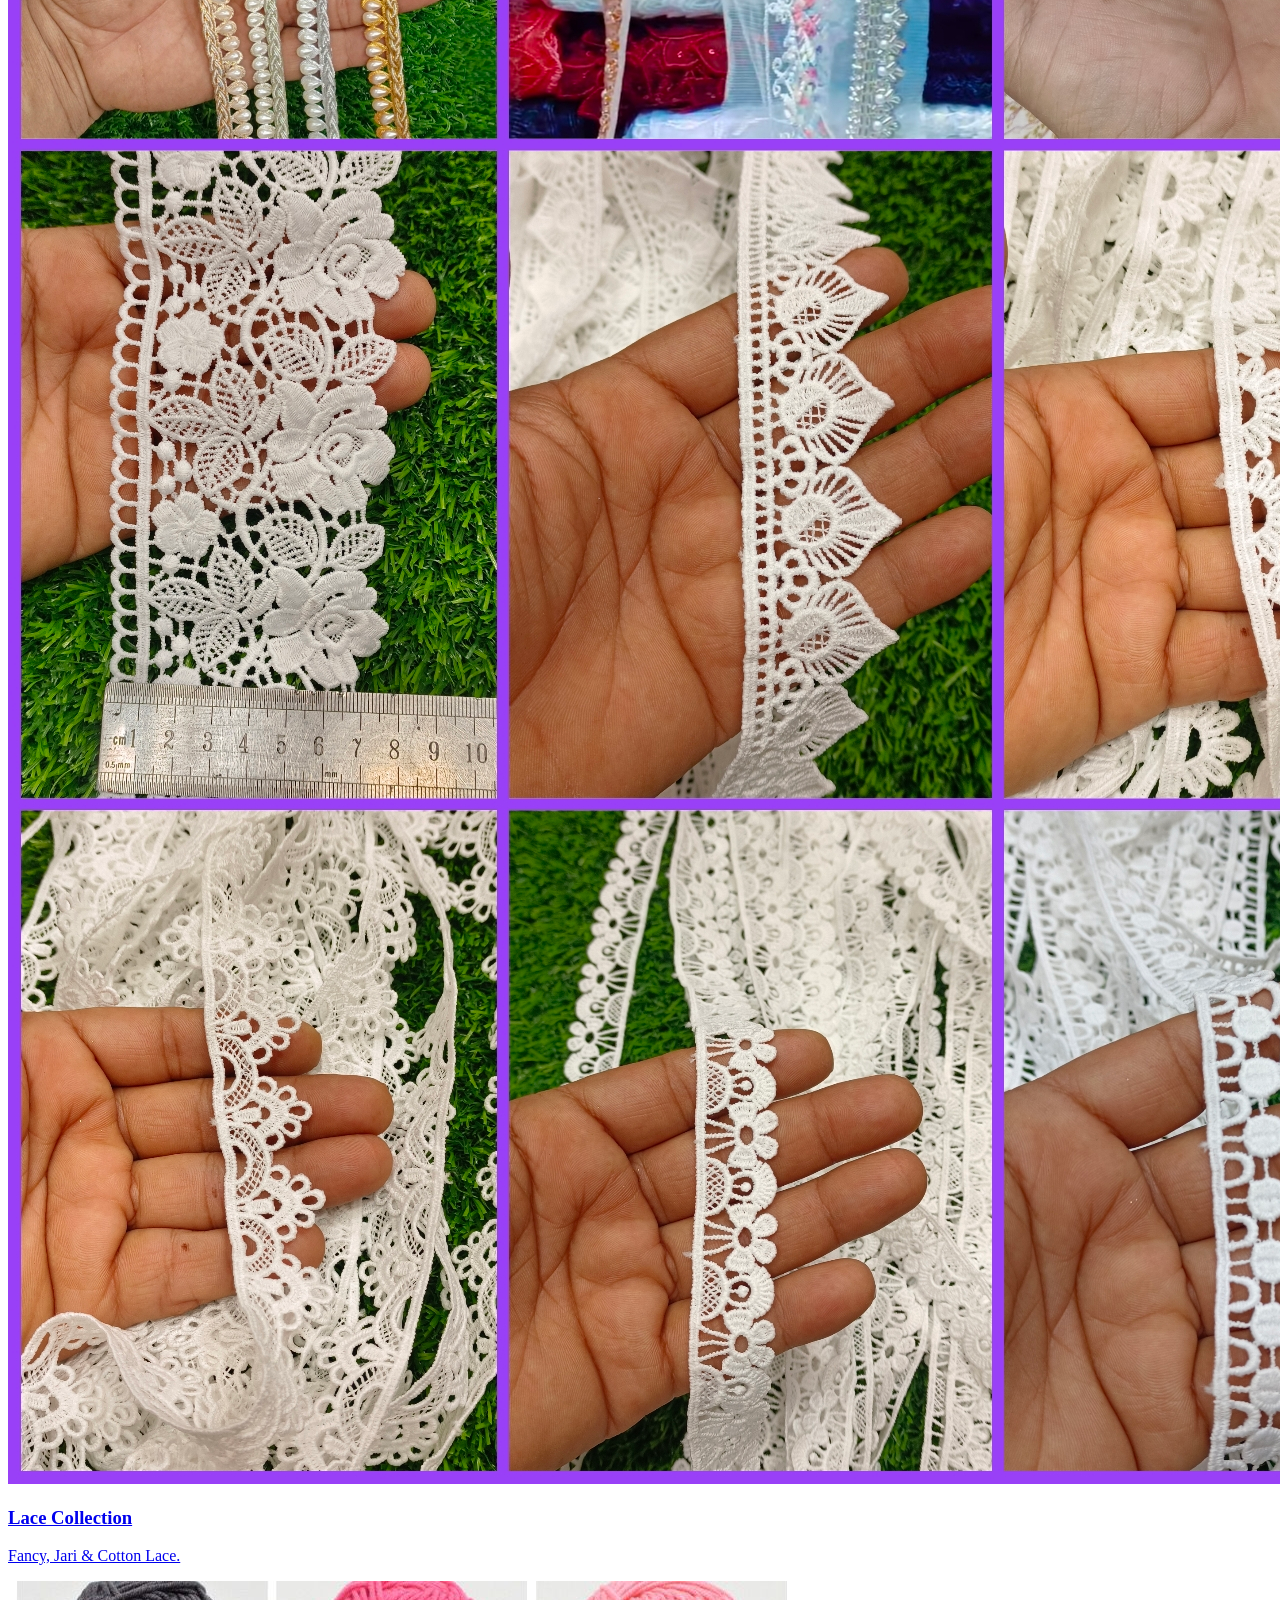
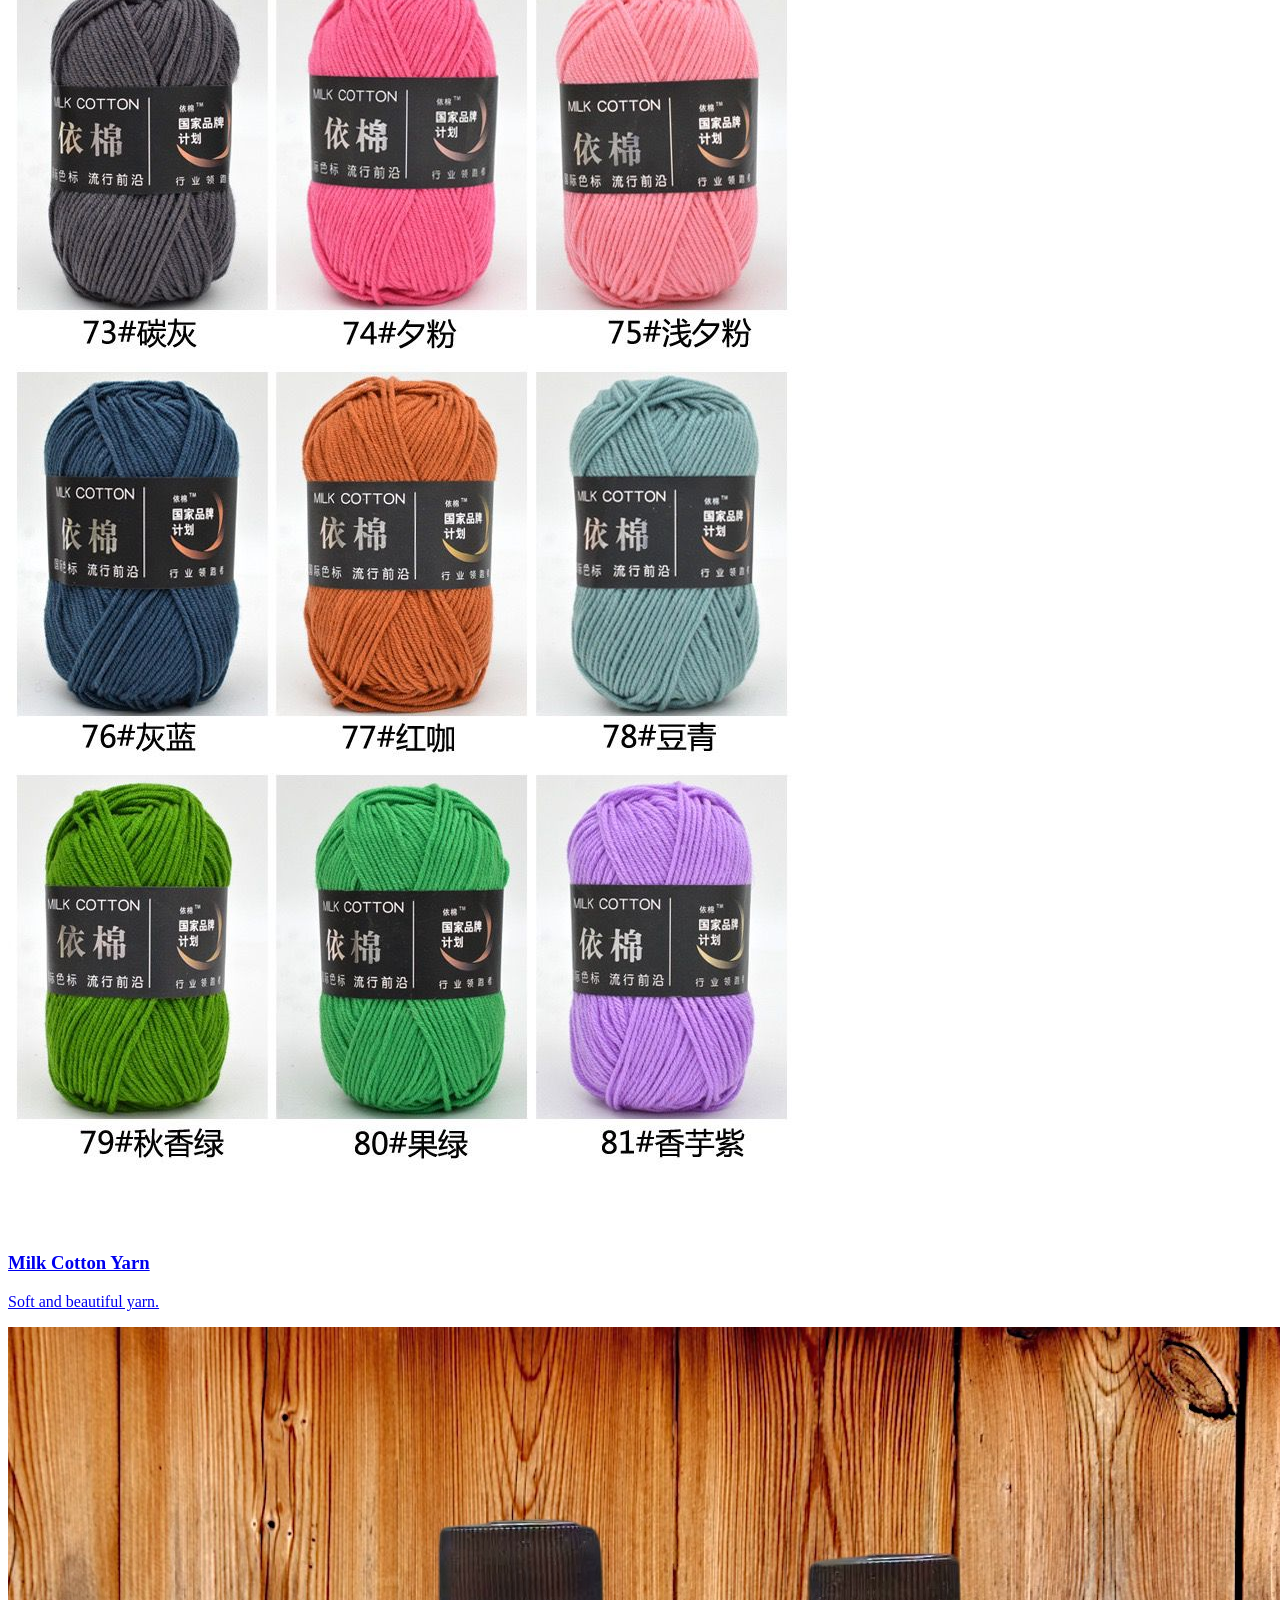
==== commit d59086fb: "Update index.html" ====
--- a/index.html
+++ b/index.html
@@ -8,486 +8,35 @@
 
 <meta name="description" content="Tanvir Suta Ghar - Lace, Threads, Resin, Silicone Molds, Artificial Flowers and Craft Materials.">
 
-<style>
-*{
-    margin:0;
-    padding:0;
-    box-sizing:border-box;
-}
-
-html{
-    scroll-behavior:smooth;
-}
-
-body{
-    font-family:Arial, Helvetica, sans-serif;
-    background:#faf8f5;
-    color:#292929;
-    line-height:1.6;
-}
-
-/* HEADER */
-header{
-    position:sticky;
-    top:0;
-    z-index:1000;
-    background:rgba(255,255,255,.96);
-    border-bottom:1px solid #eee;
-    box-shadow:0 2px 15px rgba(0,0,0,.06);
-}
-
-.navbar{
-    max-width:1200px;
-    margin:auto;
-    padding:15px 20px;
-    display:flex;
-    align-items:center;
-    justify-content:space-between;
-    gap:20px;
-}
-
-.logo{
-    text-decoration:none;
-    color:#222;
-    font-size:22px;
-    font-weight:800;
-    letter-spacing:.3px;
-}
-
-.logo span{
-    display:block;
-    color:#a56b3f;
-    font-size:11px;
-    font-weight:500;
-    letter-spacing:2px;
-}
-
-.nav-links{
-    display:flex;
-    gap:25px;
-    list-style:none;
-}
-
-.nav-links a{
-    text-decoration:none;
-    color:#333;
-    font-size:14px;
-    font-weight:600;
-}
-
-.nav-links a:hover{
-    color:#a56b3f;
-}
-
-/* HERO */
-.hero{
-    min-height:570px;
-    display:flex;
-    align-items:center;
-    background:
-    linear-gradient(rgba(40,30,25,.55),rgba(40,30,25,.55)),
-    url("images/lace.jpg") center/cover no-repeat;
-}
-
-.hero-content{
-    width:100%;
-    max-width:1200px;
-    margin:auto;
-    padding:80px 20px;
-    color:white;
-}
-
-.hero-content small{
-    font-size:13px;
-    letter-spacing:3px;
-    text-transform:uppercase;
-}
-
-.hero h1{
-    font-size:clamp(40px,7vw,75px);
-    line-height:1.05;
-    margin:15px 0;
-}
-
-.hero h1 span{
-    color:#f0c39e;
-}
-
-.hero p{
-    max-width:600px;
-    font-size:17px;
-    margin-bottom:30px;
-}
-
-.btn{
-    display:inline-block;
-    text-decoration:none;
-    padding:13px 25px;
-    border-radius:30px;
-    font-weight:bold;
-    margin-right:8px;
-    margin-bottom:8px;
-    transition:.3s;
-}
-
-.btn-primary{
-    background:#a56b3f;
-    color:white;
-}
-
-.btn-primary:hover{
-    background:#874f29;
-    transform:translateY(-2px);
-}
-
-.btn-light{
-    background:white;
-    color:#333;
-}
-
-.btn-light:hover{
-    background:#f2f2f2;
-}
-
-/* GENERAL */
-.section{
-    max-width:1200px;
-    margin:auto;
-    padding:75px 20px;
-}
-
-.section-title{
-    text-align:center;
-    margin-bottom:45px;
-}
-
-.section-title small{
-    color:#a56b3f;
-    font-weight:bold;
-    letter-spacing:2px;
-    text-transform:uppercase;
-}
-
-.section-title h2{
-    font-size:34px;
-    margin:8px 0;
-}
-
-.section-title p{
-    color:#777;
-    max-width:600px;
-    margin:auto;
-}
-
-/* CATEGORY */
-.category-grid{
-    display:grid;
-    grid-template-columns:repeat(4,1fr);
-    gap:20px;
-}
-
-.category-card{
-    position:relative;
-    min-height:220px;
-    border-radius:18px;
-    overflow:hidden;
-    text-decoration:none;
-    color:white;
-    box-shadow:0 8px 25px rgba(0,0,0,.1);
-}
-
-.category-card img{
-    width:100%;
-    height:100%;
-    min-height:220px;
-    object-fit:cover;
-    transition:.5s;
-}
-
-.category-card:hover img{
-    transform:scale(1.08);
-}
-
-.category-overlay{
-    position:absolute;
-    inset:0;
-    display:flex;
-    flex-direction:column;
-    justify-content:flex-end;
-    padding:22px;
-    background:linear-gradient(transparent,rgba(0,0,0,.75));
-}
-
-.category-overlay h3{
-    font-size:21px;
-}
-
-.category-overlay p{
-    font-size:13px;
-    opacity:.9;
-}
-
-/* PRODUCTS */
-.product-grid{
-    display:grid;
-    grid-template-columns:repeat(4,1fr);
-    gap:22px;
-}
-
-.product-card{
-    background:white;
-    border-radius:16px;
-    overflow:hidden;
-    border:1px solid #eee;
-    box-shadow:0 5px 20px rgba(0,0,0,.05);
-    transition:.3s;
-}
-
-.product-card:hover{
-    transform:translateY(-5px);
-    box-shadow:0 12px 30px rgba(0,0,0,.1);
-}
-
-.product-card img{
-    width:100%;
-    height:220px;
-    object-fit:cover;
-}
-
-.product-info{
-    padding:17px;
-}
-
-.product-info h3{
-    font-size:17px;
-    margin-bottom:5px;
-}
-
-.product-info p{
-    font-size:13px;
-    color:#777;
-}
-
-/* ABOUT */
-.about{
-    background:white;
-}
-
-.about-box{
-    max-width:850px;
-    margin:auto;
-    text-align:center;
-}
-
-.about-box h2{
-    font-size:34px;
-    margin:10px 0 20px;
-}
-
-.about-box p{
-    color:#666;
-    margin-bottom:15px;
-}
-
-/* FEATURES */
-.features{
-    display:grid;
-    grid-template-columns:repeat(3,1fr);
-    gap:20px;
-}
-
-.feature{
-    text-align:center;
-    background:white;
-    padding:30px 20px;
-    border-radius:16px;
-    border:1px solid #eee;
-}
-
-.feature-icon{
-    font-size:35px;
-    margin-bottom:10px;
-}
-
-.feature h3{
-    margin-bottom:8px;
-}
-
-.feature p{
-    color:#777;
-    font-size:14px;
-}
-
-/* CONTACT */
-.contact-box{
-    background:#30251f;
-    color:white;
-    border-radius:25px;
-    padding:55px 25px;
-    text-align:center;
-}
-
-.contact-box h2{
-    font-size:34px;
-    margin-bottom:10px;
-}
-
-.contact-box p{
-    color:#ddd;
-    margin-bottom:25px;
-}
-
-.contact-buttons a{
-    display:inline-block;
-    text-decoration:none;
-    padding:12px 22px;
-    border-radius:30px;
-    margin:5px;
-    font-weight:bold;
-}
-
-.whatsapp{
-    background:#25D366;
-    color:white;
-}
-
-.facebook{
-    background:#1877F2;
-    color:white;
-}
-
-/* FOOTER */
-footer{
-    background:#211a16;
-    color:#ccc;
-    text-align:center;
-    padding:30px 20px;
-}
-
-footer strong{
-    color:white;
-}
-
-footer p{
-    font-size:13px;
-    margin-top:7px;
-}
-
-/* MOBILE */
-@media(max-width:900px){
-    .category-grid,
-    .product-grid{
-        grid-template-columns:repeat(2,1fr);
-    }
-
-    .features{
-        grid-template-columns:1fr;
-    }
-
-    .nav-links{
-        display:none;
-    }
-}
-
-@media(max-width:600px){
-    .navbar{
-        padding:13px 15px;
-    }
-
-    .logo{
-        font-size:19px;
-    }
-
-    .hero{
-        min-height:520px;
-    }
-
-    .hero-content{
-        padding:60px 20px;
-    }
-
-    .hero h1{
-        font-size:44px;
-    }
-
-    .hero p{
-        font-size:15px;
-    }
-
-    .section{
-        padding:55px 15px;
-    }
-
-    .section-title h2{
-        font-size:28px;
-    }
-
-    .category-grid,
-    .product-grid{
-        grid-template-columns:1fr 1fr;
-        gap:12px;
-    }
-
-    .category-card,
-    .category-card img{
-        min-height:180px;
-    }
-
-    .category-overlay{
-        padding:14px;
-    }
-
-    .category-overlay h3{
-        font-size:16px;
-    }
-
-    .category-overlay p{
-        font-size:11px;
-    }
-
-    .product-card img{
-        height:160px;
-    }
-
-    .product-info{
-        padding:12px;
-    }
-
-    .product-info h3{
-        font-size:14px;
-    }
-
-    .contact-box h2{
-        font-size:27px;
-    }
-}
-</style>
+<link rel="stylesheet" href="style.css">
 </head>
 
 <body>
 
-<!-- HEADER -->
 <header>
+
 <nav class="navbar">
 
-<a href="#home" class="logo">
-    Tanvir Suta Ghar
-    <span>THREADS • LACE • CRAFT</span>
+<a href="index.html" class="logo">
+Tanvir Suta Ghar
+<span>THREADS • LACE • CRAFT</span>
 </a>
 
 <ul class="nav-links">
-    <li><a href="#home">Home</a></li>
-    <li><a href="#categories">Categories</a></li>
-    <li><a href="#products">Products</a></li>
-    <li><a href="#about">About</a></li>
-    <li><a href="#contact">Contact</a></li>
+<li><a href="#home">Home</a></li>
+<li><a href="#categories">Categories</a></li>
+<li><a href="#products">Products</a></li>
+<li><a href="#about">About</a></li>
+<li><a href="#contact">Contact</a></li>
 </ul>
 
 </nav>
+
 </header>
 
 
 <!-- HERO -->
+
 <section class="hero" id="home">
 
 <div class="hero-content">
@@ -506,214 +55,334 @@
 </p>
 
 <a href="#categories" class="btn btn-primary">
-    Explore Collection
+Explore Collection
 </a>
 
 <a href="#contact" class="btn btn-light">
-    Contact Us
-</a>
-
-</div>
+Contact Us
+</a>
+
+</div>
+
 </section>
 
 
 <!-- CATEGORIES -->
+
 <section class="section" id="categories">
 
 <div class="section-title">
-    <small>Our Collection</small>
-    <h2>Shop By Category</h2>
-    <p>
-        Explore our collection of quality materials
-        for your creative work and business.
-    </p>
+
+<small>Our Collection</small>
+
+<h2>Shop By Category</h2>
+
+<p>
+Explore our collection of quality materials
+for your creative work and business.
+</p>
+
 </div>
 
 
 <div class="category-grid">
 
-<a href="#products" class="category-card">
-    <img src="images/lace.jpg" alt="Lace">
-    <div class="category-overlay">
-        <h3>Lace Collection</h3>
-        <p>Fancy • Jari • Cotton & More</p>
-    </div>
-</a>
-
-
-<a href="#products" class="category-card">
-    <img src="images/milk_cotton.jpg" alt="Thread and Yarn">
-    <div class="category-overlay">
-        <h3>Thread & Yarn</h3>
-        <p>Milk Cotton & More</p>
-    </div>
-</a>
-
-
-<a href="#products" class="category-card">
-    <img src="images/resin.jpg" alt="Resin Materials">
-    <div class="category-overlay">
-        <h3>Resin Materials</h3>
-        <p>Quality Resin Supplies</p>
-    </div>
-</a>
-
-
-<a href="#products" class="category-card">
-    <img src="images/silicon_mold.jpg" alt="Silicone Molds">
-    <div class="category-overlay">
-        <h3>Silicone Molds</h3>
-        <p>Different Shapes & Designs</p>
-    </div>
-</a>
-
-
-<a href="#products" class="category-card">
-    <img src="images/flowers.jpg" alt="Artificial Flowers">
-    <div class="category-overlay">
-        <h3>Artificial Flowers</h3>
-        <p>Beautiful Decorative Flowers</p>
-    </div>
-</a>
-
-
-<a href="#products" class="category-card">
-    <img src="images/lace.jpg" alt="Craft Materials">
-    <div class="category-overlay">
-        <h3>Craft Materials</h3>
-        <p>Creative Making Supplies</p>
-    </div>
-</a>
-
-
-<a href="#products" class="category-card">
-    <img src="images/resin.jpg" alt="Candle Materials">
-    <div class="category-overlay">
-        <h3>Candle Materials</h3>
-        <p>For Creative Candle Making</p>
-    </div>
-</a>
-
-
-<a href="#products" class="category-card">
-    <img src="images/silicon_mold.jpg" alt="Gypsum">
-    <div class="category-overlay">
-        <h3>Gypsum Items</h3>
-        <p>Molds & Decorative Items</p>
-    </div>
-</a>
-
-</div>
+
+<!-- LACE -->
+
+<a href="category.html?cat=lace" class="category-card">
+
+<img src="images/lace.jpg" alt="Lace Collection">
+
+<div class="category-overlay">
+
+<h3>Lace Collection</h3>
+
+<p>Fancy • Jari • Cotton & More</p>
+
+</div>
+
+</a>
+
+
+<!-- THREAD -->
+
+<a href="category.html?cat=thread" class="category-card">
+
+<img src="images/milk_cotton.jpg" alt="Thread and Yarn">
+
+<div class="category-overlay">
+
+<h3>Thread & Yarn</h3>
+
+<p>Milk Cotton & More</p>
+
+</div>
+
+</a>
+
+
+<!-- RESIN -->
+
+<a href="category.html?cat=resin" class="category-card">
+
+<img src="images/resin.jpg" alt="Resin Materials">
+
+<div class="category-overlay">
+
+<h3>Resin Materials</h3>
+
+<p>Quality Resin Supplies</p>
+
+</div>
+
+</a>
+
+
+<!-- SILICONE -->
+
+<a href="category.html?cat=silicone" class="category-card">
+
+<img src="images/silicon_mold.jpg" alt="Silicone Molds">
+
+<div class="category-overlay">
+
+<h3>Silicone Molds</h3>
+
+<p>Different Shapes & Designs</p>
+
+</div>
+
+</a>
+
+
+<!-- FLOWERS -->
+
+<a href="category.html?cat=flowers" class="category-card">
+
+<img src="images/flowers.jpg" alt="Artificial Flowers">
+
+<div class="category-overlay">
+
+<h3>Artificial Flowers</h3>
+
+<p>Beautiful Decorative Flowers</p>
+
+</div>
+
+</a>
+
+
+<!-- CRAFT -->
+
+<a href="category.html?cat=craft" class="category-card">
+
+<img src="images/lace.jpg" alt="Craft Materials">
+
+<div class="category-overlay">
+
+<h3>Craft Materials</h3>
+
+<p>Creative Making Supplies</p>
+
+</div>
+
+</a>
+
+
+<!-- CANDLE -->
+
+<a href="category.html?cat=candle" class="category-card">
+
+<img src="images/resin.jpg" alt="Candle Materials">
+
+<div class="category-overlay">
+
+<h3>Candle Materials</h3>
+
+<p>Creative Candle Making</p>
+
+</div>
+
+</a>
+
+
+<!-- GYPSUM -->
+
+<a href="category.html?cat=gypsum" class="category-card">
+
+<img src="images/silicon_mold.jpg" alt="Gypsum Items">
+
+<div class="category-overlay">
+
+<h3>Gypsum Items</h3>
+
+<p>Molds & Decorative Items</p>
+
+</div>
+
+</a>
+
+
+</div>
+
 </section>
 
 
 <!-- FEATURED PRODUCTS -->
+
 <section class="section" id="products">
 
 <div class="section-title">
-    <small>Featured</small>
-    <h2>Popular Products</h2>
-    <p>
-        Some of our featured products and materials.
-    </p>
+
+<small>Featured</small>
+
+<h2>Popular Products</h2>
+
+<p>
+Some of our featured products and materials.
+</p>
+
 </div>
 
 
 <div class="product-grid">
 
-<div class="product-card">
-    <img src="images/lace.jpg" alt="Lace Collection">
-    <div class="product-info">
-        <h3>Lace Collection</h3>
-        <p>Fancy & decorative lace varieties.</p>
-    </div>
-</div>
-
-
-<div class="product-card">
-    <img src="images/milk_cotton.jpg" alt="Milk Cotton Yarn">
-    <div class="product-info">
-        <h3>Milk Cotton Yarn</h3>
-        <p>Soft and beautiful yarn for creative work.</p>
-    </div>
-</div>
-
-
-<div class="product-card">
-    <img src="images/resin.jpg" alt="Resin Materials">
-    <div class="product-info">
-        <h3>Resin Materials</h3>
-        <p>Materials for resin crafts and projects.</p>
-    </div>
-</div>
-
-
-<div class="product-card">
-    <img src="images/silicon_mold.jpg" alt="Silicone Mold">
-    <div class="product-info">
-        <h3>Silicone Molds</h3>
-        <p>Different molds for creative projects.</p>
-    </div>
-</div>
-
-</div>
+
+<a href="category.html?cat=lace" class="product-card">
+
+<img src="images/lace.jpg" alt="Lace">
+
+<div class="product-info">
+
+<h3>Lace Collection</h3>
+
+<p>Fancy, Jari & Cotton Lace.</p>
+
+</div>
+
+</a>
+
+
+<a href="category.html?cat=thread" class="product-card">
+
+<img src="images/milk_cotton.jpg" alt="Milk Cotton Yarn">
+
+<div class="product-info">
+
+<h3>Milk Cotton Yarn</h3>
+
+<p>Soft and beautiful yarn.</p>
+
+</div>
+
+</a>
+
+
+<a href="category.html?cat=resin" class="product-card">
+
+<img src="images/resin.jpg" alt="Resin Materials">
+
+<div class="product-info">
+
+<h3>Resin Materials</h3>
+
+<p>Materials for resin crafts.</p>
+
+</div>
+
+</a>
+
+
+<a href="category.html?cat=silicone" class="product-card">
+
+<img src="images/silicon_mold.jpg" alt="Silicone Molds">
+
+<div class="product-info">
+
+<h3>Silicone Molds</h3>
+
+<p>Different shapes and designs.</p>
+
+</div>
+
+</a>
+
+
+</div>
+
 </section>
 
 
 <!-- WHY US -->
+
 <section class="section">
 
 <div class="section-title">
-    <small>Why Choose Us</small>
-    <h2>Made For Creators</h2>
+
+<small>Why Choose Us</small>
+
+<h2>Made For Creators</h2>
+
 </div>
 
 
 <div class="features">
 
+
 <div class="feature">
-    <div class="feature-icon">✨</div>
-    <h3>Quality Products</h3>
-    <p>
-        We aim to provide quality materials
-        for your creative work.
-    </p>
+
+<div class="feature-icon">✨</div>
+
+<h3>Quality Products</h3>
+
+<p>
+Quality materials for your creative work.
+</p>
+
 </div>
 
 
 <div class="feature">
-    <div class="feature-icon">🛍️</div>
-    <h3>Wide Collection</h3>
-    <p>
-        Lace, yarn, resin, molds and
-        many craft materials in one place.
-    </p>
+
+<div class="feature-icon">🛍️</div>
+
+<h3>Wide Collection</h3>
+
+<p>
+Lace, yarn, resin, molds and craft materials.
+</p>
+
 </div>
 
 
 <div class="feature">
-    <div class="feature-icon">🤝</div>
-    <h3>Customer Support</h3>
-    <p>
-        Contact us for product information,
-        availability and orders.
-    </p>
-</div>
-
-</div>
+
+<div class="feature-icon">🤝</div>
+
+<h3>Customer Support</h3>
+
+<p>
+Contact us for product information and orders.
+</p>
+
+</div>
+
+
+</div>
+
 </section>
 
 
 <!-- ABOUT -->
+
 <section class="about" id="about">
 
 <div class="section">
 
 <div class="about-box">
 
-<small style="color:#a56b3f;font-weight:bold;letter-spacing:2px;">
-    ABOUT US
-</small>
+<small>ABOUT US</small>
 
 <h2>Tanvir Suta Ghar</h2>
 
@@ -733,10 +402,12 @@
 </div>
 
 </div>
+
 </section>
 
 
 <!-- CONTACT -->
+
 <section class="section" id="contact">
 
 <div class="contact-box">
@@ -750,27 +421,27 @@
 
 <div class="contact-buttons">
 
-<!-- নিজের WhatsApp number বসাবে -->
 <a class="whatsapp"
 href="https://wa.me/8801XXXXXXXXX"
 target="_blank">
-    WhatsApp
-</a>
-
-<!-- নিজের Facebook page link বসাবে -->
+WhatsApp
+</a>
+
 <a class="facebook"
 href="https://www.facebook.com/"
 target="_blank">
-    Facebook
-</a>
-
-</div>
-
-</div>
+Facebook
+</a>
+
+</div>
+
+</div>
+
 </section>
 
 
 <!-- FOOTER -->
+
 <footer>
 
 <p>
@@ -788,27 +459,5 @@
 
 </footer>
 
-
-<script>
-/* Smooth navigation */
-document.querySelectorAll('a[href^="#"]').forEach(function(link){
-
-    link.addEventListener("click",function(e){
-
-        const target = document.querySelector(this.getAttribute("href"));
-
-        if(target){
-            e.preventDefault();
-
-            target.scrollIntoView({
-                behavior:"smooth"
-            });
-        }
-
-    });
-
-});
-</script>
-
 </body>
 </html>
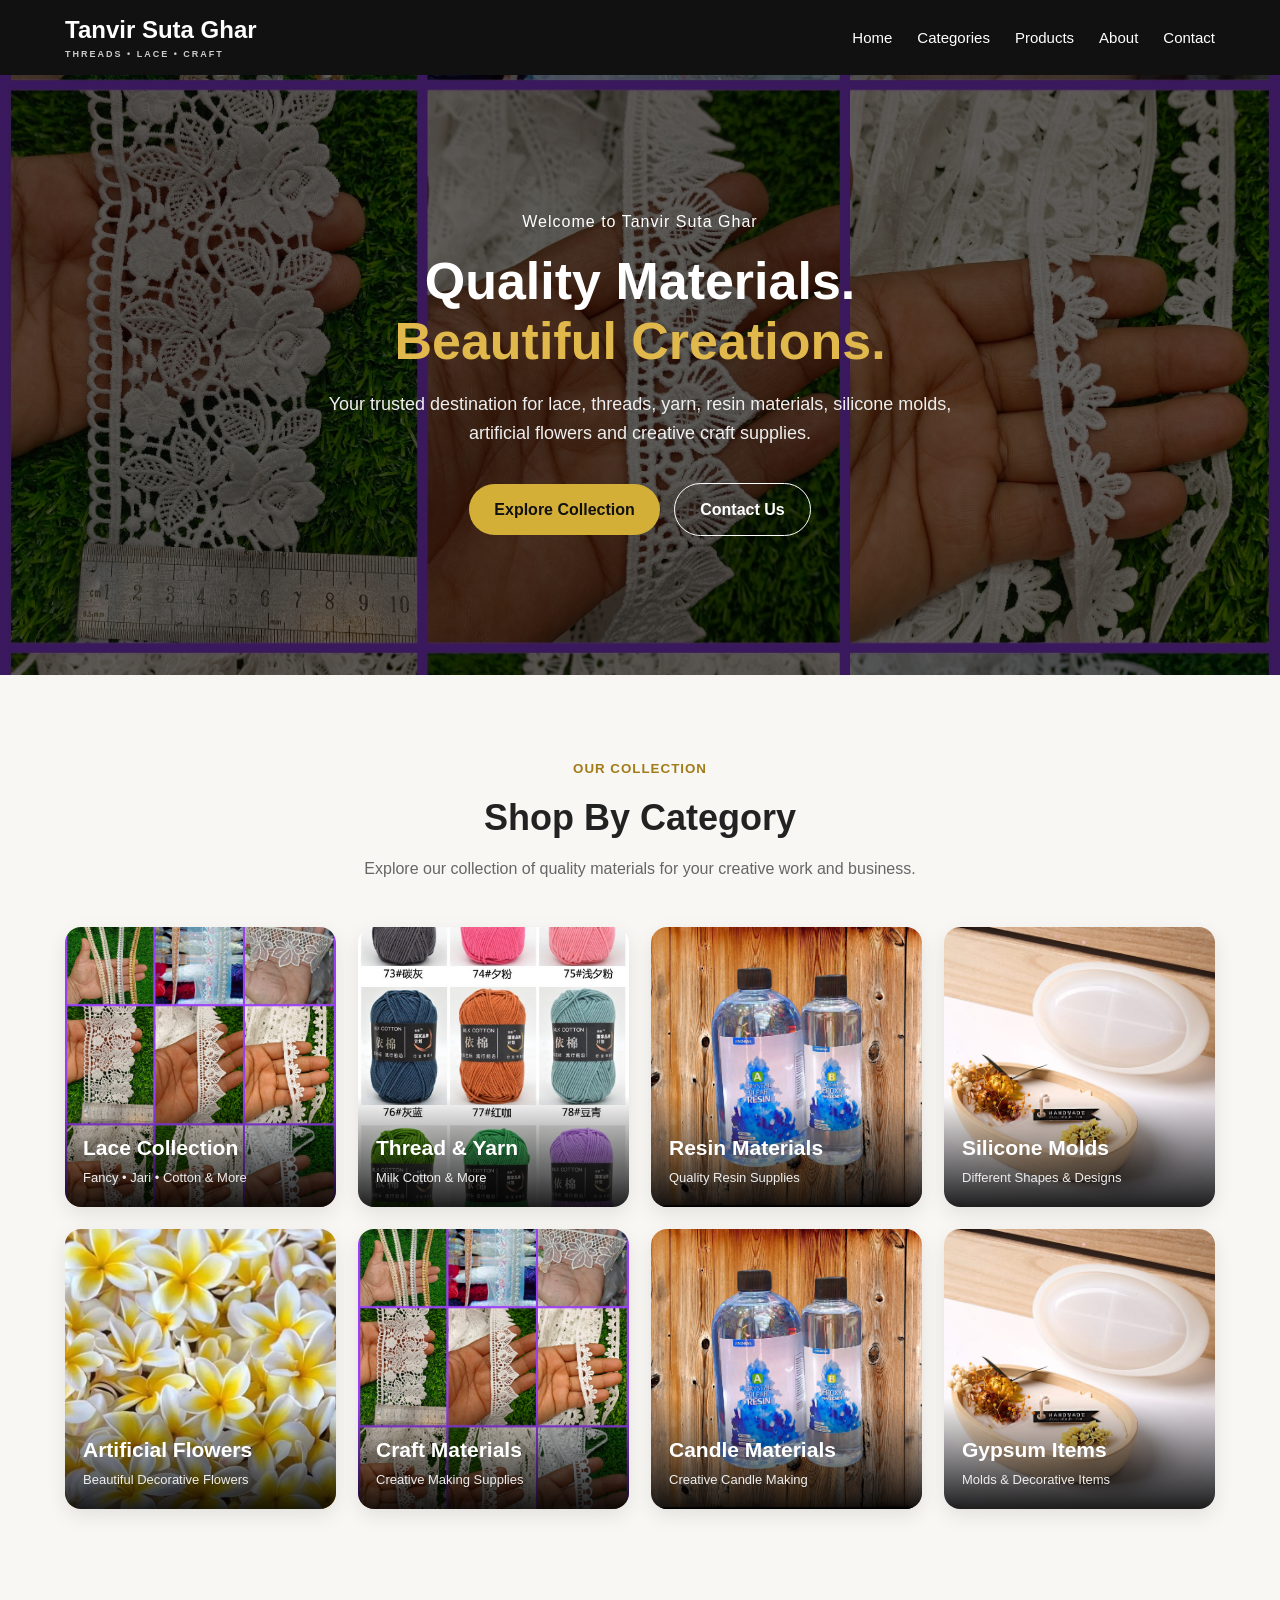
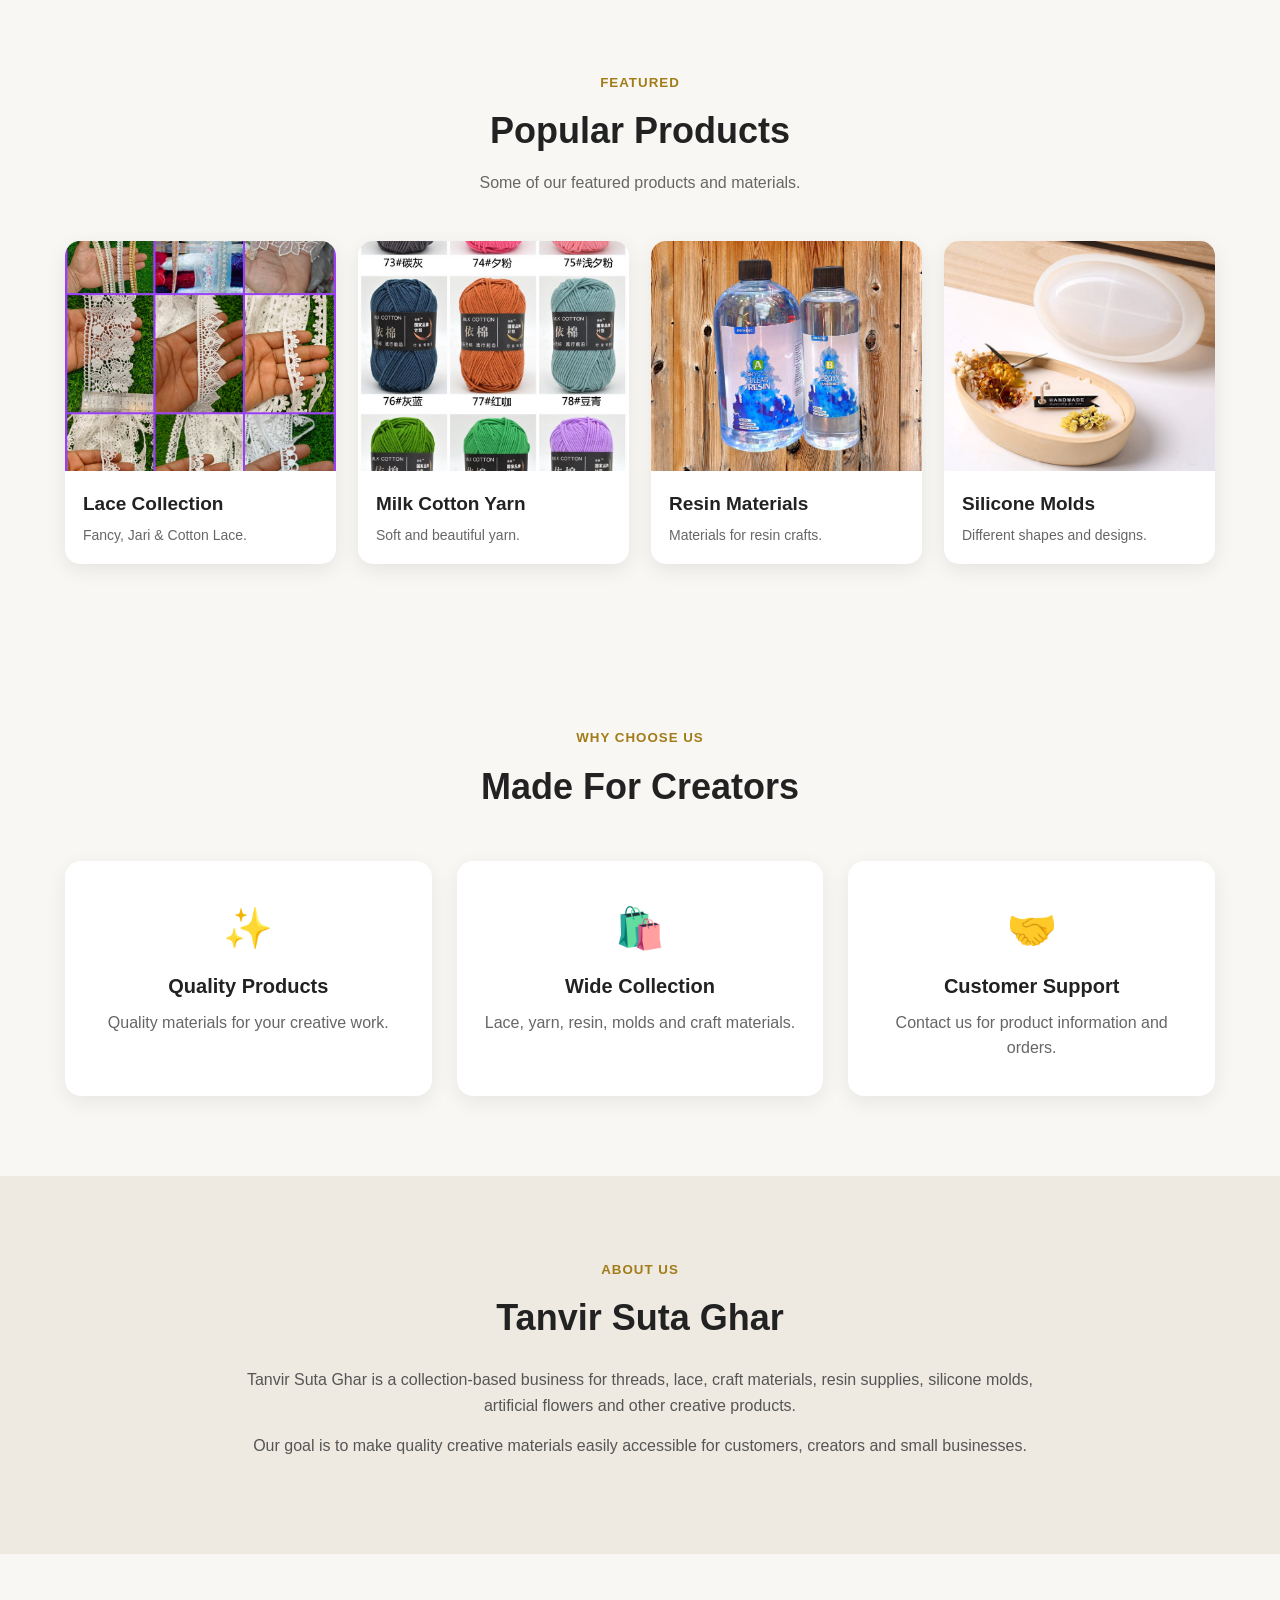
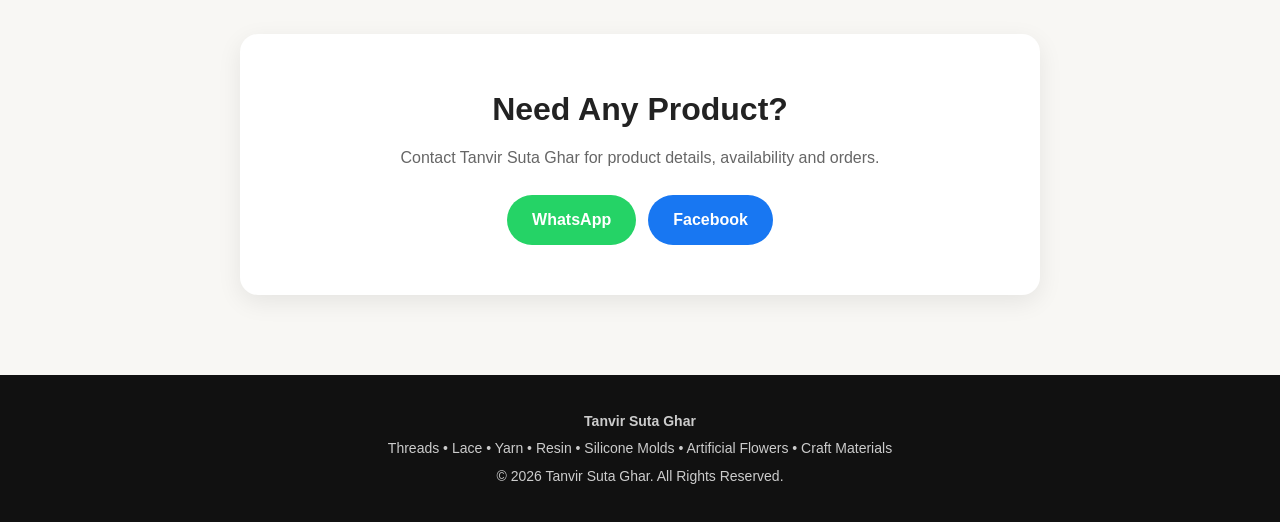
==== commit c758616a: "Update index.html" ====
--- a/index.html
+++ b/index.html
@@ -6,12 +6,16 @@
 
 <title>Tanvir Suta Ghar | Threads, Lace & Craft Materials</title>
 
-<meta name="description" content="Tanvir Suta Ghar - Lace, Threads, Resin, Silicone Molds, Artificial Flowers and Craft Materials.">
+<meta name="description" content="Tanvir Suta Ghar - Lace, Threads, Yarn, Resin, Silicone Molds, Artificial Flowers and Craft Materials.">
 
 <link rel="stylesheet" href="style.css">
 </head>
 
 <body>
+
+<!-- =========================
+     NAVIGATION
+========================= -->
 
 <header>
 
@@ -35,7 +39,9 @@
 </header>
 
 
-<!-- HERO -->
+<!-- =========================
+     HERO
+========================= -->
 
 <section class="hero" id="home">
 
@@ -67,7 +73,9 @@
 </section>
 
 
-<!-- CATEGORIES -->
+<!-- =========================
+     CATEGORIES
+========================= -->
 
 <section class="section" id="categories">
 
@@ -90,7 +98,7 @@
 
 <!-- LACE -->
 
-<a href="category.html?cat=lace" class="category-card">
+<a href="lace.html" class="category-card">
 
 <img src="images/lace.jpg" alt="Lace Collection">
 
@@ -229,7 +237,9 @@
 </section>
 
 
-<!-- FEATURED PRODUCTS -->
+<!-- =========================
+     FEATURED PRODUCTS
+========================= -->
 
 <section class="section" id="products">
 
@@ -249,9 +259,11 @@
 <div class="product-grid">
 
 
-<a href="category.html?cat=lace" class="product-card">
-
-<img src="images/lace.jpg" alt="Lace">
+<!-- LACE -->
+
+<a href="lace.html" class="product-card">
+
+<img src="images/lace.jpg" alt="Lace Collection">
 
 <div class="product-info">
 
@@ -264,6 +276,8 @@
 </a>
 
 
+<!-- MILK COTTON -->
+
 <a href="category.html?cat=thread" class="product-card">
 
 <img src="images/milk_cotton.jpg" alt="Milk Cotton Yarn">
@@ -279,6 +293,8 @@
 </a>
 
 
+<!-- RESIN -->
+
 <a href="category.html?cat=resin" class="product-card">
 
 <img src="images/resin.jpg" alt="Resin Materials">
@@ -294,6 +310,8 @@
 </a>
 
 
+<!-- SILICONE -->
+
 <a href="category.html?cat=silicone" class="product-card">
 
 <img src="images/silicon_mold.jpg" alt="Silicone Molds">
@@ -314,7 +332,9 @@
 </section>
 
 
-<!-- WHY US -->
+<!-- =========================
+     WHY CHOOSE US
+========================= -->
 
 <section class="section">
 
@@ -374,7 +394,9 @@
 </section>
 
 
-<!-- ABOUT -->
+<!-- =========================
+     ABOUT
+========================= -->
 
 <section class="about" id="about">
 
@@ -406,7 +428,9 @@
 </section>
 
 
-<!-- CONTACT -->
+<!-- =========================
+     CONTACT
+========================= -->
 
 <section class="section" id="contact">
 
@@ -421,15 +445,19 @@
 
 <div class="contact-buttons">
 
-<a class="whatsapp"
+<a
+class="whatsapp"
 href="https://wa.me/8801XXXXXXXXX"
-target="_blank">
+target="_blank"
+rel="noopener">
 WhatsApp
 </a>
 
-<a class="facebook"
+<a
+class="facebook"
 href="https://www.facebook.com/"
-target="_blank">
+target="_blank"
+rel="noopener">
 Facebook
 </a>
 
@@ -440,7 +468,9 @@
 </section>
 
 
-<!-- FOOTER -->
+<!-- =========================
+     FOOTER
+========================= -->
 
 <footer>
 
--- a/style.css
+++ b/style.css
@@ -0,0 +1,766 @@
+* {
+    margin: 0;
+    padding: 0;
+    box-sizing: border-box;
+}
+
+html {
+    scroll-behavior: smooth;
+}
+
+body {
+    font-family: Arial, Helvetica, sans-serif;
+    background: #f8f7f4;
+    color: #222;
+    line-height: 1.6;
+}
+
+a {
+    text-decoration: none;
+    color: inherit;
+}
+
+img {
+    max-width: 100%;
+    display: block;
+}
+
+
+/* =========================
+   NAVBAR
+========================= */
+
+header {
+    background: #111;
+    position: sticky;
+    top: 0;
+    z-index: 1000;
+}
+
+.navbar {
+    max-width: 1200px;
+    margin: auto;
+    min-height: 75px;
+    padding: 12px 25px;
+
+    display: flex;
+    align-items: center;
+    justify-content: space-between;
+    gap: 30px;
+}
+
+.logo {
+    color: white;
+    font-size: 24px;
+    font-weight: 700;
+    line-height: 1.2;
+}
+
+.logo span {
+    display: block;
+    font-size: 9px;
+    letter-spacing: 2px;
+    color: #ccc;
+    margin-top: 4px;
+}
+
+.nav-links {
+    list-style: none;
+    display: flex;
+    gap: 25px;
+}
+
+.nav-links a {
+    color: white;
+    font-size: 15px;
+    transition: 0.3s;
+}
+
+.nav-links a:hover {
+    color: #d4af37;
+}
+
+
+/* =========================
+   HERO
+========================= */
+
+.hero {
+    min-height: 600px;
+    padding: 100px 20px;
+
+    display: flex;
+    align-items: center;
+    justify-content: center;
+
+    text-align: center;
+
+    background:
+        linear-gradient(rgba(0,0,0,.62), rgba(0,0,0,.62)),
+        url("images/lace.jpg") center/cover no-repeat;
+}
+
+.hero-content {
+    max-width: 800px;
+    color: white;
+}
+
+.hero-content small {
+    font-size: 16px;
+    letter-spacing: 1px;
+}
+
+.hero h1 {
+    font-size: 52px;
+    line-height: 1.15;
+    margin: 18px 0;
+}
+
+.hero h1 span {
+    color: #e0b84b;
+}
+
+.hero p {
+    max-width: 680px;
+    margin: 0 auto 30px;
+    font-size: 18px;
+    color: #eee;
+}
+
+
+/* =========================
+   BUTTONS
+========================= */
+
+.btn {
+    display: inline-block;
+    padding: 13px 25px;
+    margin: 5px;
+    border-radius: 30px;
+    font-weight: 600;
+    transition: 0.3s;
+}
+
+.btn-primary {
+    background: #d4af37;
+    color: #111;
+}
+
+.btn-primary:hover {
+    transform: translateY(-2px);
+}
+
+.btn-light {
+    border: 1px solid white;
+    color: white;
+}
+
+.btn-light:hover {
+    background: white;
+    color: #111;
+}
+
+
+/* =========================
+   GENERAL SECTION
+========================= */
+
+.section {
+    max-width: 1200px;
+    margin: auto;
+    padding: 80px 25px;
+}
+
+.section-title {
+    text-align: center;
+    margin-bottom: 45px;
+}
+
+.section-title small {
+    color: #a17c18;
+    font-weight: bold;
+    letter-spacing: 1px;
+    text-transform: uppercase;
+}
+
+.section-title h2 {
+    font-size: 36px;
+    margin: 8px 0 10px;
+}
+
+.section-title p {
+    color: #666;
+    font-size: 16px;
+}
+
+
+/* =========================
+   CATEGORY GRID
+========================= */
+
+.category-grid {
+    display: grid;
+    grid-template-columns: repeat(4, 1fr);
+    gap: 22px;
+}
+
+.category-card {
+    height: 280px;
+    position: relative;
+    overflow: hidden;
+    border-radius: 16px;
+    background: white;
+    box-shadow: 0 7px 20px rgba(0,0,0,.09);
+}
+
+.category-card img {
+    width: 100%;
+    height: 100%;
+    object-fit: cover;
+    transition: .4s;
+}
+
+.category-card:hover img {
+    transform: scale(1.08);
+}
+
+.category-overlay {
+    position: absolute;
+    left: 0;
+    right: 0;
+    bottom: 0;
+
+    padding: 35px 18px 18px;
+
+    color: white;
+
+    background: linear-gradient(
+        transparent,
+        rgba(0,0,0,.88)
+    );
+}
+
+.category-overlay h3 {
+    font-size: 21px;
+    margin-bottom: 3px;
+}
+
+.category-overlay p {
+    font-size: 13px;
+    color: #eee;
+}
+
+
+/* =========================
+   PRODUCT GRID
+========================= */
+
+.product-grid {
+    display: grid;
+    grid-template-columns: repeat(4, 1fr);
+    gap: 22px;
+}
+
+.product-card {
+    background: white;
+    border-radius: 15px;
+    overflow: hidden;
+    box-shadow: 0 6px 20px rgba(0,0,0,.08);
+    transition: .3s;
+}
+
+.product-card:hover {
+    transform: translateY(-5px);
+}
+
+.product-card img {
+    width: 100%;
+    height: 230px;
+    object-fit: cover;
+}
+
+.product-info {
+    padding: 18px;
+}
+
+.product-info h3 {
+    font-size: 19px;
+    margin-bottom: 5px;
+}
+
+.product-info p {
+    color: #666;
+    font-size: 14px;
+}
+
+
+/* =========================
+   FEATURES
+========================= */
+
+.features {
+    display: grid;
+    grid-template-columns: repeat(3, 1fr);
+    gap: 25px;
+}
+
+.feature {
+    background: white;
+    padding: 35px 25px;
+    text-align: center;
+    border-radius: 16px;
+    box-shadow: 0 6px 20px rgba(0,0,0,.07);
+}
+
+.feature-icon {
+    font-size: 40px;
+    margin-bottom: 10px;
+}
+
+.feature h3 {
+    font-size: 20px;
+    margin-bottom: 8px;
+}
+
+.feature p {
+    color: #666;
+}
+
+
+/* =========================
+   ABOUT
+========================= */
+
+.about {
+    background: #eeeae2;
+}
+
+.about-box {
+    max-width: 800px;
+    margin: auto;
+    text-align: center;
+}
+
+.about-box small {
+    color: #a17c18;
+    font-weight: bold;
+    letter-spacing: 1px;
+}
+
+.about-box h2 {
+    font-size: 36px;
+    margin: 8px 0 20px;
+}
+
+.about-box p {
+    color: #555;
+    margin-bottom: 15px;
+    font-size: 16px;
+}
+
+
+/* =========================
+   CONTACT
+========================= */
+
+.contact-box {
+    max-width: 800px;
+    margin: auto;
+    padding: 50px 25px;
+    text-align: center;
+    background: white;
+    border-radius: 18px;
+    box-shadow: 0 7px 25px rgba(0,0,0,.08);
+}
+
+.contact-box h2 {
+    font-size: 32px;
+    margin-bottom: 10px;
+}
+
+.contact-box p {
+    color: #666;
+    margin-bottom: 25px;
+}
+
+.contact-buttons {
+    display: flex;
+    justify-content: center;
+    gap: 12px;
+}
+
+.contact-buttons a {
+    padding: 12px 25px;
+    border-radius: 25px;
+    color: white;
+    font-weight: bold;
+}
+
+.whatsapp {
+    background: #25d366;
+}
+
+.facebook {
+    background: #1877f2;
+}
+
+
+/* =========================
+   FOOTER
+========================= */
+
+footer {
+    background: #111;
+    color: #ccc;
+    text-align: center;
+    padding: 30px 20px;
+    font-size: 14px;
+}
+
+footer p {
+    margin: 5px 0;
+}
+
+
+/* ==================================================
+   LACE GALLERY
+================================================== */
+
+.gallery-header {
+    background: linear-gradient(135deg, #111827, #374151);
+    color: white;
+    text-align: center;
+    padding: 45px 20px 40px;
+    position: relative;
+}
+
+.gallery-header h1 {
+    font-size: 32px;
+    margin-bottom: 5px;
+}
+
+.gallery-header p {
+    font-size: 18px;
+    color: #ddd;
+}
+
+.back-btn {
+    position: absolute;
+    left: 20px;
+    top: 20px;
+    padding: 9px 16px;
+    border-radius: 25px;
+    color: white;
+    background: rgba(255,255,255,.15);
+}
+
+.lace-categories {
+    max-width: 1100px;
+    margin: 35px auto;
+    padding: 0 20px;
+
+    display: grid;
+    grid-template-columns: repeat(3, 1fr);
+    gap: 20px;
+}
+
+.lace-category {
+    background: white;
+    padding: 28px 20px;
+    text-align: center;
+    border-radius: 18px;
+    box-shadow: 0 6px 20px rgba(0,0,0,.08);
+    transition: .3s;
+}
+
+.lace-category:hover {
+    transform: translateY(-5px);
+}
+
+.category-icon {
+    font-size: 35px;
+}
+
+.lace-category h2 {
+    font-size: 22px;
+}
+
+.lace-category p {
+    color: #777;
+    font-size: 14px;
+}
+
+.lace-section {
+    max-width: 1200px;
+    margin: 55px auto;
+    padding: 0 20px;
+}
+
+.lace-section h2 {
+    text-align: center;
+    font-size: 30px;
+    margin-bottom: 28px;
+}
+
+.lace-grid {
+    display: grid;
+    grid-template-columns: repeat(4, 1fr);
+    gap: 18px;
+}
+
+.lace-item {
+    background: white;
+    overflow: hidden;
+    border-radius: 14px;
+    box-shadow: 0 5px 18px rgba(0,0,0,.09);
+}
+
+.lace-item img {
+    width: 100%;
+    height: 230px;
+    object-fit: cover;
+    cursor: pointer;
+    transition: .3s;
+}
+
+.lace-item:hover img {
+    transform: scale(1.04);
+}
+
+.empty-category {
+    width: 100%;
+    padding: 40px;
+    background: white;
+    text-align: center;
+    border-radius: 15px;
+    color: #777;
+}
+
+
+/* =========================
+   LIGHTBOX
+========================= */
+
+.lightbox {
+    display: none;
+    position: fixed;
+    inset: 0;
+    z-index: 9999;
+
+    background: rgba(0,0,0,.92);
+
+    align-items: center;
+    justify-content: center;
+
+    padding: 20px;
+}
+
+.lightbox.active {
+    display: flex;
+}
+
+.lightbox img {
+    max-width: 90%;
+    max-height: 85vh;
+    object-fit: contain;
+    border-radius: 8px;
+}
+
+.lightbox-close,
+.lightbox-nav {
+    position: absolute;
+    border: none;
+    cursor: pointer;
+    z-index: 10000;
+}
+
+.lightbox-close {
+    top: 15px;
+    right: 20px;
+    width: 45px;
+    height: 45px;
+    border-radius: 50%;
+    background: white;
+    font-size: 30px;
+}
+
+.lightbox-nav {
+    top: 50%;
+    transform: translateY(-50%);
+    width: 50px;
+    height: 50px;
+    border-radius: 50%;
+    background: white;
+    font-size: 20px;
+}
+
+.lightbox-nav.prev {
+    left: 20px;
+}
+
+.lightbox-nav.next {
+    right: 20px;
+}
+
+
+/* =========================
+   MOBILE
+========================= */
+
+@media (max-width: 900px) {
+
+    .category-grid {
+        grid-template-columns: repeat(2, 1fr);
+    }
+
+    .product-grid {
+        grid-template-columns: repeat(2, 1fr);
+    }
+
+    .lace-grid {
+        grid-template-columns: repeat(3, 1fr);
+    }
+
+    .nav-links {
+        gap: 12px;
+    }
+}
+
+
+@media (max-width: 650px) {
+
+    .navbar {
+        flex-direction: column;
+        padding: 15px;
+        gap: 12px;
+    }
+
+    .nav-links {
+        width: 100%;
+        justify-content: center;
+        flex-wrap: wrap;
+        gap: 12px 18px;
+    }
+
+    .logo {
+        text-align: center;
+    }
+
+    .hero {
+        min-height: 520px;
+        padding: 70px 18px;
+    }
+
+    .hero h1 {
+        font-size: 36px;
+    }
+
+    .hero p {
+        font-size: 15px;
+    }
+
+    .section {
+        padding: 55px 15px;
+    }
+
+    .section-title h2 {
+        font-size: 29px;
+    }
+
+    .category-grid {
+        grid-template-columns: repeat(2, 1fr);
+        gap: 12px;
+    }
+
+    .category-card {
+        height: 210px;
+    }
+
+    .category-overlay {
+        padding: 28px 10px 10px;
+    }
+
+    .category-overlay h3 {
+        font-size: 16px;
+    }
+
+    .category-overlay p {
+        font-size: 11px;
+    }
+
+    .product-grid {
+        grid-template-columns: repeat(2, 1fr);
+        gap: 12px;
+    }
+
+    .product-card img {
+        height: 170px;
+    }
+
+    .product-info {
+        padding: 12px;
+    }
+
+    .product-info h3 {
+        font-size: 16px;
+    }
+
+    .product-info p {
+        font-size: 12px;
+    }
+
+    .features {
+        grid-template-columns: 1fr;
+    }
+
+    .lace-categories {
+        grid-template-columns: 1fr;
+        padding: 0 15px;
+    }
+
+    .lace-section {
+        padding: 0 12px;
+    }
+
+    .lace-grid {
+        grid-template-columns: repeat(2, 1fr);
+        gap: 10px;
+    }
+
+    .lace-item img {
+        height: 180px;
+    }
+
+    .gallery-header {
+        padding: 75px 15px 35px;
+    }
+
+    .gallery-header h1 {
+        font-size: 26px;
+    }
+
+    .back-btn {
+        left: 15px;
+        top: 15px;
+    }
+
+    .contact-buttons {
+        flex-direction: column;
+    }
+}
+
+
+@media (max-width: 400px) {
+
+    .hero h1 {
+        font-size: 31px;
+    }
+
+    .category-card {
+        height: 190px;
+    }
+
+    .lace-item img {
+        height: 155px;
+    }
+}
